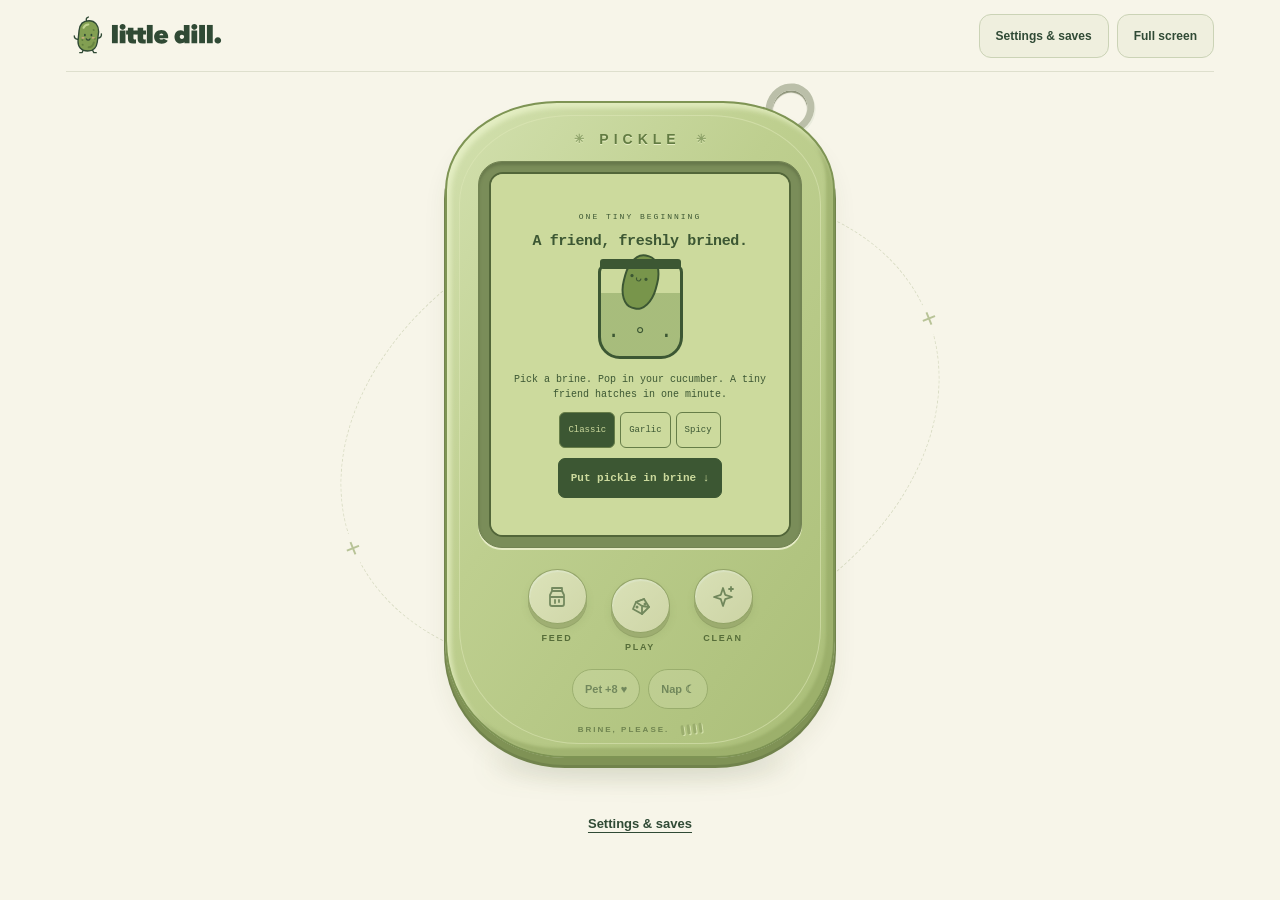
==== index.html @ f935f151 "feat: expand iOS arcade and shared arena gameplay" ====
<!doctype html>
<html lang="en">
<head>
  <meta charset="utf-8">
  <meta name="viewport" content="width=device-width, initial-scale=1, viewport-fit=cover">
  <meta name="theme-color" content="#f7f5e9">
  <meta name="mobile-web-app-capable" content="yes">
  <meta name="apple-mobile-web-app-capable" content="yes">
  <meta name="apple-mobile-web-app-status-bar-style" content="default">
  <meta name="description" content="A tiny pickle. A big responsibility. Meet your new pocket pet.">
  <title>little dill. — Your pocket pickle</title>
  <meta property="og:type" content="website">
  <meta property="og:site_name" content="little dill.">
  <meta property="og:title" content="little dill. — Your pocket pickle">
  <meta property="og:description" content="A tiny pickle. A big responsibility. Meet your new pocket pet.">
  <link rel="canonical" href="https://littledill.app/">
  <meta property="og:url" content="https://littledill.app/">
  <meta property="og:image" content="https://littledill.app/assets/social/og.png">
  <meta property="og:image:type" content="image/png">
  <meta property="og:image:width" content="1200">
  <meta property="og:image:height" content="630">
  <meta property="og:image:alt" content="little dill. — Your pocket pickle. A smiling pickle hugs a sage-green virtual-pet keychain.">
  <meta name="twitter:card" content="summary_large_image">
  <meta name="twitter:title" content="little dill. — Your pocket pickle">
  <meta name="twitter:description" content="A tiny pickle. A big responsibility. Meet your new pocket pet.">
  <meta name="twitter:image" content="https://littledill.app/assets/social/og.png">
  <meta name="twitter:image:alt" content="little dill. — Your pocket pickle. A smiling pickle hugs a sage-green virtual-pet keychain.">
  <meta name="application-name" content="little dill.">
  <meta name="apple-mobile-web-app-title" content="little dill.">
  <link rel="icon" href="./favicon.ico" sizes="16x16 32x32 48x48">
  <link rel="icon" type="image/svg+xml" href="./favicon.svg">
  <link rel="apple-touch-icon" href="./apple-touch-icon.png" sizes="180x180">
  <link rel="manifest" href="./site.webmanifest">
  <style>
    :root { --ink: #304a35; --muted: #77816a; --paper: #f7f5e9; --lcd: #ccda9d; --pixel: #3c5733; --line: #dedfcd; }
    * { box-sizing: border-box; }
    [hidden] { display: none !important; }
    html { touch-action: manipulation; overscroll-behavior: none; -webkit-text-size-adjust: 100%; }
    body { margin: 0; min-height: 100dvh; padding: env(safe-area-inset-top) env(safe-area-inset-right) env(safe-area-inset-bottom) env(safe-area-inset-left); color: var(--ink); background: var(--paper); font-family: 'Avenir Next', Avenir, 'Segoe UI', sans-serif; -webkit-font-smoothing: antialiased; }
    button { font: inherit; color: inherit; -webkit-tap-highlight-color: transparent; touch-action: manipulation; }
    button:focus-visible, summary:focus-visible { outline: 3px solid #bd6037; outline-offset: 5px; }
    button { cursor: pointer; }
    button:disabled { cursor: default; }
    svg { width: 24px; height: 24px; fill: none; stroke: currentColor; stroke-width: 1.8; stroke-linecap: round; stroke-linejoin: round; }
    .icon-library { position: absolute; width: 0; height: 0; overflow: hidden; }
    .page { max-width: 1240px; margin: auto; padding: 0 46px; }
    .masthead { min-height: 72px; border-bottom: 1px solid var(--line); display: flex; align-items: center; justify-content: space-between; gap: 16px; }
    .brand { display: flex; gap: 10px; align-items: center; font-size: 25px; font-weight: 850; letter-spacing: -1.3px; }
    .brand-logo { display: block; width: 160px; height: auto; max-width: 100%; }
    .playground { position: relative; min-height: 583px; display: grid; place-items: center; padding: 29px 0 31px; }
    .orbit { position: absolute; width: 620px; height: 450px; border: 1px dashed #daddc5; border-radius: 50%; transform: rotate(-22deg); pointer-events: none; }
    .orbit::before, .orbit::after { content: '+'; position: absolute; font-size: 27px; color: #b8c397; background: var(--paper); top: 210px; left: -9px; }
    .orbit::after { top: 213px; left: auto; right: -9px; }
    .device-wrap { position: relative; z-index: 2; }
    .device-wrap::after { content: ''; position: absolute; width: 300px; height: 25px; background: #435a2421; filter: blur(13px); left: 50%; bottom: -19px; transform: translateX(-50%); border-radius: 50%; z-index: -1; }
    .keychain { position: absolute; right: 21px; top: -18px; width: 48px; height: 51px; border: 7px solid #bbbfa9; border-radius: 50%; box-shadow: inset 1px 2px 1px #8e947a, 2px 1px 0 #eaecdd; transform: rotate(31deg); z-index: -1; }
    .device { user-select: none; -webkit-user-select: none; -webkit-touch-callout: none; width: 390px; padding: 28px 31px 22px; border: 2px solid #7e9454; border-radius: 112px 112px 120px 120px / 89px 89px 117px 117px; background: linear-gradient(125deg, #d1dfac 3%, #becf8f 41%, #aabe78 100%); box-shadow: inset 4px 5px 5px #eff7d1a1, inset -7px -8px 3px #8b9f5b80, 0 7px 0 #7f9255, 0 9px 0 1px #71834c, 0 18px 24px #35492112; position: relative; }
    .device::before { content: ''; position: absolute; inset: 12px; border: 1px solid #dfe8b98c; border-radius: inherit; pointer-events: none; }
    .device-brand { display: flex; align-items: center; justify-content: center; gap: 15px; font-size: 14px; font-weight: 850; letter-spacing: 5px; margin: 0 0 14px; text-shadow: 0 1px #e8eec4; color: #627c42; }
    .device-brand span { letter-spacing: 0; font-size: 12px; opacity: .55; }
    .bezel { padding: 10px; background: #7a8d59; border-radius: 24px; box-shadow: 0 2px 0 #e6ecc5, inset 0 3px 3px #52613977; border: 1px solid #728353; }
    .screen { height: 365px; overflow: hidden; position: relative; background: var(--lcd); color: var(--pixel); border: 2px solid #526639; border-radius: 14px; padding: 13px 13px 0; box-shadow: inset 3px 4px 9px #53673539; font-family: 'Courier New', monospace; }
    .screen::after { content: ''; position: absolute; inset: 0; background: repeating-linear-gradient(0deg, transparent 0 3px, #30401d06 3px 4px); pointer-events: none; z-index: 5; }
    .screen-top { display: flex; align-items: center; justify-content: space-between; font-size: 9px; font-weight: 700; letter-spacing: .8px; height: 15px; }
    .life { display: flex; align-items: center; gap: 6px; }
    .life-dot { width: 5px; height: 5px; background: currentColor; }
    .battery { width: 19px; height: 9px; border: 1px solid currentColor; position: relative; padding: 1px; }
    .battery::after { content: ''; position: absolute; right: -3px; width: 2px; height: 4px; top: 1.5px; background: currentColor; }
    .battery-fill { display: block; height: 100%; background: currentColor; }
    .meters { display: grid; grid-template-columns: 1fr 1fr; gap: 9px 17px; padding-top: 11px; }
    .stat-top { display: flex; justify-content: space-between; font-size: 9px; font-weight: 700; letter-spacing: .4px; margin-bottom: 4px; }
    .stat-value { opacity: .75; }
    .meter { height: 6px; background: #aebf86; position: relative; overflow: hidden; }
    .meter::after { content: ''; position: absolute; inset: 0; background: repeating-linear-gradient(90deg, transparent 0 calc(10% - 2px), var(--lcd) calc(10% - 2px) 10%); }
    .meter-fill { background: var(--pixel); display: block; height: 100%; transition: width .3s; }
    .stat.low .stat-top::before { content: '!'; margin-right: 3px; }
    .stat.low .stat-top { text-decoration: underline; text-underline-offset: 2px; }
    .room { height: 202px; position: relative; display: grid; place-items: end center; }
    .room::after { content: ''; position: absolute; left: 12px; right: 12px; bottom: 15px; height: 1px; background: #748a4c55; }
    .room-decoration { position: absolute; font-size: 15px; opacity: .4; pointer-events: none; }
    .spark-one { top: 28px; left: 23px; }
    .spark-two { top: 15px; right: 40px; font-size: 10px; }
    .grass { bottom: 18px; right: 29px; font-size: 13px; }
    .pet-button { border: 0; padding: 0 0 18px; width: 132px; height: 130px; background: transparent; position: relative; display: grid; place-items: end center; z-index: 1; }
    .pet-button:focus-visible { outline-offset: -5px; border-radius: 16px; }
    .pet-shadow { position: absolute; height: 9px; width: 64px; bottom: 11px; left: calc(50% - 32px); background: #68804430; border-radius: 50%; animation: shadow-idle 2.6s ease-in-out infinite; }
    .pet-size { display: block; position: relative; transition: transform .7s; transform-origin: 50% 100%; }
    .scene-art { position: absolute; left: -37px; bottom: -26px; width: 150px; height: 160px; overflow: visible; pointer-events: none; }
    .pet-actor { display: block; position: relative; transform-origin: 50% 100%; transition: transform .12s; }
    .pet-body { display: block; position: relative; transform-origin: 50% 100%; animation: idle 2.6s ease-in-out infinite; }
    .pet-button:active .pet-actor { transform: scale(1.12, .88); }
    .pickle { display: block; position: relative; width: 62px; height: 92px; background: var(--skin, #78954b); border: 3px solid var(--pixel); border-radius: 31px 28px 28px 25px; transition: background .5s, box-shadow .5s; }
    .pickle::before { content: ''; position: absolute; width: 11px; height: 9px; left: 20px; top: -9px; border-top: 3px solid var(--pixel); border-left: 3px solid var(--pixel); transform: rotate(20deg); }
    .pickle::after { content: ''; position: absolute; width: 6px; height: 5px; background: var(--shade, #527637); border-radius: 2px; top: 20px; left: 9px; box-shadow: 28px -7px var(--shade, #527637), 32px 30px var(--shade, #527637), 2px 43px var(--shade, #527637), 20px 52px var(--shade, #527637); }
    .face { position: absolute; top: 34px; left: 12px; width: 32px; height: 27px; z-index: 1; }
    .eye { position: absolute; top: 0; width: 5px; height: 7px; background: #263f29; border-radius: 50%; box-shadow: 0 1px #bed190; transform-origin: 50% 60%; animation: blink 4.4s linear infinite; }
    .eye.left { left: 1px; }
    .eye.right { right: 1px; }
    .cheek { position: absolute; top: 9px; width: 7px; height: 3px; background: #dcad86; border-radius: 3px; transition: width .3s, height .3s, background .3s; }
    .cheek.left { left: -4px; }
    .cheek.right { right: -4px; }
    .mouth { position: absolute; width: 12px; height: 7px; border-bottom: 3px solid #263f29; border-left: 2px solid #263f29; border-right: 2px solid #263f29; top: 10px; left: 10px; border-radius: 0 0 7px 7px; }
    .arm { position: absolute; width: 14px; height: 15px; border-bottom: 3px solid var(--pixel); top: 53px; }
    .arm.left { left: -13px; border-left: 3px solid var(--pixel); border-radius: 0 0 0 12px; transform-origin: 100% 100%; animation: arm-left 2.6s ease-in-out infinite; }
    .arm.right { right: -13px; border-right: 3px solid var(--pixel); border-radius: 0 0 12px 0; transform-origin: 0 100%; animation: arm-right 2.6s ease-in-out infinite; }
    .foot { position: absolute; bottom: -6px; width: 14px; height: 5px; background: var(--pixel); }
    .foot.left { left: 6px; } .foot.right { right: 6px; }
    .sweat { display: none; position: absolute; top: 12px; right: -8px; width: 6px; height: 8px; background: #dfe9b6; border: 2px solid var(--pixel); border-radius: 50% 50% 50% 50% / 30% 30% 70% 70%; opacity: 0; }
    .room[data-shape="round"] .pet-size { scale: 1.18 .87; }
    .room[data-shape="round"] .pickle { border-radius: 48% 46% 43% 45%; }
    .room[data-shape="crooked"] .pickle { border-radius: 48px 18px 42px 20px; }
    .room[data-stage="baby"] .pickle { width: 48px; height: 57px; border-radius: 45% 45% 40% 40%; }
    .room[data-stage="baby"] .face { top: 15px; left: 5px; }
    .room[data-stage="baby"] .eye { width: 6px; height: 9px; }
    .room[data-stage="baby"] .arm { top: 29px; width: 10px; }
    .room[data-stage="baby"] .pickle::after { top: 8px; left: 9px; box-shadow: 21px 1px var(--shade), 15px 29px var(--shade); }
    .room[data-stage="baby"] .face::after { content: ''; position: absolute; width: 12px; height: 7px; border: 2px solid var(--pixel); border-radius: 50%; background: var(--highlight); left: 8px; top: 13px; }
    .room[data-stage="baby"] .mouth { visibility: hidden; }
    .room[data-stage="young"] .pickle { width: 54px; height: 76px; border-radius: 27px 25px 18px 20px; }
    .room[data-stage="young"] .face { top: 25px; left: 8px; }
    .room[data-stage="young"] .arm { top: 42px; }
    .room[data-stage="young"] .pickle::before { width: 19px; height: 12px; left: 16px; border-radius: 0 12px 0 12px; background: var(--highlight); }
    .room[data-stage="young"] .pickle::after { top: 14px; box-shadow: 24px -5px var(--shade), 28px 25px var(--shade), 2px 38px var(--shade), 18px 43px var(--shade); }
    .room[data-stage="teen"] .pickle { width: 58px; height: 84px; border-radius: 29px 27px 24px 22px; }
    .room[data-stage="teen"] .face { top: 30px; left: 10px; }
    .room[data-stage="teen"] .arm { top: 48px; }
    .room[data-stage="teen"] .pickle::after { top: 17px; box-shadow: 26px -6px var(--shade), 30px 27px var(--shade), 2px 40px var(--shade), 19px 47px var(--shade); }
    .room[data-stage="elder"] .pickle { width: 66px; height: 88px; }
    .room[data-stage="elder"] .face { left: 14px; }
    .elder-art, .prop-art { position: absolute; left: -40px; top: -40px; width: 150px; height: 160px; z-index: 2; overflow: visible; pointer-events: none; }
    .act-bath .elder-art, .act-bath .prop-art, .screen.asleep .elder-art, .screen.asleep .prop-art { display: none; }
    .pet-caption { position: absolute; left: 0; right: 0; top: 8px; text-align: center; font-size: 10px; font-weight: bold; text-overflow: ellipsis; overflow: hidden; white-space: nowrap; }
    .room[data-mood="happy"] .pet-body { animation: happy .72s ease-in-out infinite; }
    .room[data-mood="happy"] .pet-shadow { animation: shadow-hop .72s ease-in-out infinite; }
    .room[data-mood="happy"] .eye { height: 5px; background: transparent; border-top: 3px solid #263f29; border-radius: 50% 50% 0 0; animation: none; }
    .room[data-mood="happy"] .cheek { width: 9px; height: 4px; }
    .room[data-mood="happy"] .mouth { width: 14px; height: 9px; left: 9px; top: 9px; }
    .room[data-mood="happy"] .arm.left { animation: wave-left .72s ease-in-out infinite; }
    .room[data-mood="happy"] .arm.right { animation: wave-right .72s ease-in-out infinite; }
    .room[data-vibe="shades"] .pet-body, .room[data-vibe="book"] .pet-body, .room[data-vibe="fire"] .pet-body { animation: idle 2.6s ease-in-out infinite; }
    .room[data-vibe="lounge"] .pet-body { animation: lounge 3.4s ease-in-out infinite; }
    .room[data-vibe="shades"] .pet-shadow, .room[data-vibe="book"] .pet-shadow, .room[data-vibe="fire"] .pet-shadow { animation: shadow-idle 2.6s ease-in-out infinite; }
    .room[data-vibe="lounge"] .pet-shadow { animation: none; transform: translateX(-8px) scaleX(1.15); }
    .room[data-vibe="shades"] .arm.left, .room[data-vibe="fire"] .arm.right { animation: arm-left 2.6s ease-in-out infinite; }
    .room[data-vibe="shades"] .arm.right { animation: arm-right 2.6s ease-in-out infinite; }
    .room[data-vibe="lounge"] .arm.left { animation: none; transform: rotate(-40deg); }
    .room[data-vibe="lounge"] .arm.right { animation: none; transform: rotate(40deg); }
    .room[data-vibe="book"] .arm.left { animation: none; transform: rotate(100deg); }
    .room[data-vibe="book"] .arm.right { animation: none; transform: rotate(-100deg); }
    .room[data-vibe="book"] .eye { height: 5px; top: 3px; background: #263f29; border: 0; border-radius: 0; animation: blink 4.4s linear infinite; }
    .room[data-vibe="fire"] .arm.left { animation: none; transform: rotate(20deg); }
    .scene-art .flame { transform-origin: -25px 90px; animation: flicker .45s ease-in-out infinite alternate; }
    .room[data-mood="hungry"] .pet-body { animation: hungry 3.2s ease-in-out infinite; }
    .room[data-mood="hungry"] .eye { height: 4px; top: 2px; animation-duration: 6s; }
    .room[data-mood="hungry"] .arm.left { animation: none; transform: rotate(-38deg); }
    .room[data-mood="hungry"] .arm.right { animation: none; transform: rotate(38deg); }
    .room[data-mood="hungry"] .mouth, .room[data-mood="sick"] .mouth { border-top: 3px solid #263f29; border-bottom: 0; border-radius: 7px 7px 0 0; height: 5px; }
    .room[data-mood="sick"] .pet-body { animation: sick 1.6s ease-in-out infinite; }
    .room[data-mood="sick"] .pickle { background: #8ba46a; }
    .room[data-mood="sick"] .pet-shadow { animation: shadow-sick 1.6s ease-in-out infinite; }
    .room[data-mood="sick"] .sweat { display: block; animation: sweat 1.6s ease-in infinite; }
    .room[data-mood="sick"] .arm.left { animation: none; transform: rotate(-70deg); }
    .room[data-mood="sick"] .arm.right { animation: none; transform: rotate(70deg); }
    .room[data-mood="sick"] .eye.right { background: transparent; width: 8px; height: 8px; box-shadow: none; animation: none; }
    .room[data-mood="sick"] .eye.right::before, .room[data-mood="sick"] .eye.right::after { content: ''; position: absolute; width: 9px; height: 3px; top: 2px; background: #263f29; transform: rotate(45deg); }
    .room[data-mood="sick"] .eye.right::after { transform: rotate(-45deg); }
    .room[data-mood="sleeping"] .pet-body { animation: sleep 3.4s ease-in-out infinite; }
    .room[data-mood="sleeping"] .pet-shadow { animation: none; transform: scaleX(1.08); }
    .room[data-mood="sleeping"] .eye { height: 2px; top: 5px; width: 7px; animation: none; }
    .room[data-mood="sleeping"] .mouth { border: 2px solid #263f29; border-radius: 50%; width: 5px; height: 5px; left: 14px; }
    .room[data-mood="sleeping"] .arm.left { animation: none; transform: rotate(-42deg); }
    .room[data-mood="sleeping"] .arm.right { animation: none; transform: rotate(42deg); }
    .sleep-z { display: none; position: absolute; right: 24px; top: 20px; font-weight: 700; opacity: 0; animation: float-up 2.7s ease-out infinite; }
    .sleep-z.z1 { font-size: 11px; }
    .sleep-z.z2 { font-size: 15px; animation-delay: .9s; }
    .sleep-z.z3 { font-size: 19px; animation-delay: 1.8s; }
    .room[data-mood="sleeping"] .sleep-z { display: block; }
    .pet-actor.act-hop { animation: hop .65s cubic-bezier(.3, .7, .4, 1.1) both; }
    .pet-button:has(.act-hop) .pet-shadow { animation: shadow-hop .65s ease-in-out both; }
    .pet-actor.act-wiggle { animation: wiggle .55s ease-in-out both; }
    .pet-actor.act-stretch { animation: stretch 1.1s ease-in-out both; }
    .pet-actor.act-yawn { animation: yawn 1.2s ease-in-out both; }
    .pet-actor.act-stretch .mouth, .pet-actor.act-yawn .mouth { border: 2px solid #263f29; border-radius: 50%; width: 7px; height: 8px; left: 13px; top: 9px; }
    .pet-actor.act-stretch .eye, .pet-actor.act-yawn .eye { height: 2px; top: 4px; width: 7px; animation: none; }
    .pet-actor.act-look { animation: lean 1.8s ease-in-out both; }
    .pet-actor.act-look .face { animation: look 1.8s ease-in-out both; }
    .pet-actor.act-turn { animation: turn 2.2s ease-in-out both; }
    .pet-actor.act-munch { animation: munch .55s ease-in-out 5 both; }
    .pet-actor.act-munch .mouth { animation: chomp .55s steps(2, jump-none) 5; }
    .pet-actor.act-munch .cheek { width: 9px; height: 5px; top: 8px; }
    .feed-food { --food-tilt: 14deg; position: absolute; left: 18px; top: -18px; width: 76px; height: 64px; overflow: hidden; z-index: 3; pointer-events: none; transform-origin: 0 50%; }
    .feed-food svg { display: block; width: 100%; height: 100%; }
    .feed-food[data-food="carrot"] { --food-tilt: -14deg; }
    .feed-food:not([hidden]) { animation: food-arrive .5s ease-out both; }
    @keyframes food-arrive { from { transform: translate(65px, -40px) rotate(40deg); } to { transform: translate(0, 0) rotate(var(--food-tilt)); } }
    .room:has(.act-munch) .pet-body { animation: idle 2.6s ease-in-out infinite; }
    .room:has(.act-munch) .pet-shadow { animation: shadow-idle 2.6s ease-in-out infinite; }
    .pet-actor.act-shimmy { animation: shimmy .7s ease-in-out both; }
    .bath { display: none; position: absolute; left: 50%; bottom: -24px; width: 140px; height: 64px; transform: translateX(-50%); z-index: 3; pointer-events: none; }
    .bath svg { display: block; width: 100%; height: 100%; overflow: visible; }
    .act-bath .bath { display: block; }
    .room .act-bath .pet-body { animation: bath-bob .65s ease-in-out infinite; }
    .room:has(.act-bath) .pet-shadow { animation: none; }
    .bath-suds { transform-origin: 70px 20px; animation: bath-foam .8s ease-in-out infinite; }
    .bath-bubble { position: absolute; bottom: 44px; left: 15px; width: 10px; height: 10px; border: 2px solid var(--pixel); border-radius: 50%; background: #f1f6d6cc; box-shadow: inset 2px 2px #fffde9; animation: bath-bubble 1.3s ease-out infinite; }
    .bath-bubble:nth-of-type(2) { left: 114px; width: 14px; height: 14px; animation-delay: -.45s; }
    .bath-bubble:nth-of-type(3) { left: 38px; width: 7px; height: 7px; animation-delay: -.9s; }
    .pet-actor.act-wake { animation: wake .9s ease-in-out both; }
    .pet-button:has(.act-wake) .pet-shadow { animation: shadow-hop .9s ease-in-out both; }
    .room[data-mood="scared"] .pet-body { animation: tremble .16s linear infinite; }
    .room[data-mood="scared"] .pet-shadow { animation: none; }
    .room[data-mood="scared"] .eye { width: 7px; height: 9px; top: -2px; animation: none; }
    .room[data-mood="scared"] .mouth { border: 2px solid #263f29; border-radius: 50%; width: 8px; height: 9px; left: 12px; top: 9px; }
    .room[data-mood="scared"] .cheek { width: 4px; height: 2px; }
    .room[data-mood="scared"] .arm.left { animation: none; transform: rotate(-62deg); }
    .room[data-mood="scared"] .arm.right { animation: none; transform: rotate(62deg); }
    .room[data-mood="scared"] .sweat { display: block; animation: sweat .9s ease-in infinite; }
    .room[data-bites="1"] .pickle { clip-path: polygon(-60% -30%, 160% -30%, 160% 16%, 100% 16%, 90% 17%, 84% 22%, 79% 27%, 80% 33%, 85% 38%, 92% 41%, 100% 44%, 160% 44%, 160% 130%, -60% 130%); }
    .room[data-bites="2"] .pickle { clip-path: polygon(-60% -30%, 160% -30%, 160% 16%, 100% 16%, 90% 17%, 84% 22%, 79% 27%, 80% 33%, 85% 38%, 92% 41%, 100% 44%, 160% 44%, 160% 130%, -60% 130%, -60% 97%, 0 97%, 11% 95%, 18% 90%, 21% 85%, 18% 80%, 11% 76%, 0 75%, -60% 75%); }
    .pet-actor.act-bitten { animation: bitten .5s ease-out both; }
    .crumbs { display: none; position: absolute; bottom: 16px; left: calc(50% + 42px); width: 36px; height: 8px; background: radial-gradient(circle, var(--pixel) 1.5px, transparent 2px) 0 0 / 9px 8px, radial-gradient(circle, var(--pixel) 1px, transparent 1.5px) 4px 4px / 9px 8px; }
    .room.is-eaten .crumbs { display: block; }
    .screen.asleep { background: #b7c590; }
    .poop { position: absolute; left: 36px; bottom: 17px; width: 22px; height: 8px; border-radius: 5px; background: var(--pixel); }
    .poop::before, .poop::after { content: ''; position: absolute; background: var(--pixel); width: 16px; height: 7px; border-radius: 6px 6px 0 0; left: 3px; top: -5px; }
    .poop::after { width: 8px; top: -10px; left: 7px; }
    .effect { position: absolute; z-index: 3; left: 50%; top: 33px; transform: translateX(-50%); font-size: 15px; font-weight: 700; white-space: nowrap; pointer-events: none; }
    .effect.pop { animation: reward 1.6s ease-out both; }
    .room.is-dead .effect { top: 66px; }
    .tombstone { width: 73px; height: 79px; margin-bottom: 15px; padding-top: 15px; background: #9bad78; border: 3px solid var(--pixel); border-radius: 33px 33px 3px 3px; text-align: center; font-size: 11px; line-height: 1.45; font-weight: bold; position: relative; }
    .tombstone::before { content: ''; position: absolute; left: 35px; top: -14px; height: 12px; width: 9px; border-left: 3px solid var(--pixel); border-top: 3px solid var(--pixel); transform: rotate(20deg); }
    .lcd-message { min-height: 41px; border-top: 1px solid #71864966; padding: 7px 0 6px; text-align: center; font-size: 10px; line-height: 1.4; font-weight: 700; letter-spacing: -.1px; }
    .screen-hint { text-align: center; font-size: 9px; letter-spacing: .6px; margin: 0; opacity: .7; }
    .controls { display: flex; justify-content: center; gap: 24px; margin-top: 21px; }
    .control { display: flex; flex-direction: column; align-items: center; gap: 9px; }
    .action { border-radius: 50%; width: 59px; height: 55px; background: linear-gradient(135deg, #fcf9e7, #e8e4ca); border: 1.5px solid #71814c; box-shadow: inset 1px 2px 1px #ffffff, 0 4px 0 #87945e, 0 5px 0 #6f7e48, 0 6px 8px #5667383d; display: grid; place-items: center; transition: transform .12s, box-shadow .12s, filter .15s; }
    .action:active:not(:disabled) { transform: translateY(4px); box-shadow: inset 0 2px 3px #a7ae8566, 0 1px 0 #6f7e48; }
    .action:disabled { opacity: .5; }
    .control:nth-child(2) { margin-top: 9px; }
    .control-label { font-size: 9px; font-weight: 800; letter-spacing: 1.7px; color: #566d39; }
    .shell-footer { display: flex; justify-content: center; align-items: center; gap: 12px; margin-top: 15px; font-size: 8px; font-weight: 750; letter-spacing: 2px; color: #6f8450; }
    .speaker { display: flex; gap: 3px; transform: rotate(-8deg); }
    .speaker i { width: 3px; height: 10px; background: #7c90566b; border-radius: 2px; box-shadow: 1px 1px #d7e3af; }
    .game { height: 202px; position: relative; padding-top: 10px; text-align: center; }
    .game-title { font-size: 11px; margin: 0; letter-spacing: .7px; }
    .jars { position: relative; height: 113px; margin: 0 auto; width: 100%; }
    .jar { border: 0; background: transparent; position: absolute; top: 21px; left: 0; width: 33.333%; height: 72px; display: flex; flex-direction: column; align-items: center; padding: 5px 0 0; transition: transform .38s ease-in-out; }
    .jar-body { display: block; position: relative; width: 40px; height: 43px; border: 2px solid var(--pixel); border-radius: 5px 5px 8px 8px; margin-top: 4px; background: #acbf7b80; }
    .jar-body::before { content: ''; position: absolute; width: 40px; height: 7px; top: -7px; left: -2px; background: var(--pixel); border-radius: 2px; }
    .jar-body::after { content: ''; position: absolute; height: 22px; width: 2px; top: 7px; left: 5px; background: #dae5af; }
    .prize { display: grid; place-items: center; height: 100%; opacity: 0; font-size: 22px; }
    .jar.revealed .prize { opacity: 1; }
    .jar.picked .jar-body { outline: 2px dashed var(--pixel); outline-offset: 4px; }
    .jar-number { font-size: 9px; margin-top: 3px; font-weight: bold; }
    .jar:disabled { opacity: 1; }
    .game-close, .restart { font-family: inherit; font-size: 9px; font-weight: bold; background: transparent; border: 1px solid #667d48; border-radius: 3px; padding: 5px 10px; min-height: 28px; }
    .game-close { min-height: 30px; margin-top: 2px; }
    .restart { position: absolute; top: 28px; left: 50%; transform: translateX(-50%); background: var(--lcd); z-index: 2; }
    .nursery { position: absolute; inset: 0; z-index: 8; padding: 18px 14px; text-align: center; background: var(--lcd); display: flex; flex-direction: column; align-items: center; justify-content: center; gap: 10px; }
    .nursery h2 { font-size: 15px; margin: 0; letter-spacing: -.4px; }
    .nursery p { font-size: 10px; line-height: 1.5; margin: 0; }
    .nursery .nursery-kicker { font-size: 8px; letter-spacing: 2px; }
    .brine-jar { position: relative; width: 85px; height: 96px; flex-shrink: 0; border: 3px solid var(--pixel); border-radius: 9px 9px 22px 22px; background: linear-gradient(0deg, #8fa96699 70%, transparent 70%); margin: 3px auto; }
    .brine-jar::before { content: ''; position: absolute; z-index: 1; width: 81px; height: 10px; top: -7px; left: -1px; background: var(--pixel); border-radius: 3px; }
    .brine-jar::after { content: '· ° ·'; position: absolute; font-size: 22px; bottom: 7px; left: 6px; right: 6px; animation: brine-bubbles 2s ease-in-out infinite; }
    .jar-baby { position: absolute; width: 35px; height: 56px; border: 2px solid var(--pixel); border-radius: 45%; background: var(--skin, #78954b); left: 22px; top: 22px; transform: rotate(-12deg); transition: top .5s, transform .5s; }
    .jar-baby::after { content: '•ᴗ•'; position: absolute; left: 2px; top: 15px; font-size: 12px; }
    .nursery[data-phase="new"] .jar-baby { top: -12px; transform: rotate(15deg); }
    .nursery[data-phase="naming"] .brine-jar { border-color: transparent; background: transparent; }
    .nursery[data-phase="naming"] .brine-jar::before, .nursery[data-phase="naming"] .brine-jar::after { display: none; }
    .nursery[data-phase="naming"] .jar-baby { transform: scale(1.25); }
    .brine-choices { display: flex; gap: 5px; }
    .brine-choice { border: 1px solid #667d48; border-radius: 6px; background: transparent; padding: 7px 8px; min-height: 36px; font-size: 9px; }
    .brine-choice[aria-pressed="true"] { background: var(--pixel); color: var(--lcd); }
    .nursery-primary { min-height: 40px; border: 1px solid var(--pixel); border-radius: 7px; background: var(--pixel); color: var(--lcd); font: inherit; font-size: 11px; font-weight: bold; padding: 8px 12px; }
    .hatch-progress { width: 100%; height: 8px; accent-color: var(--pixel); }
    .name-form { display: grid; gap: 8px; width: 100%; }
    .name-form label { font-size: 10px; }
    .name-form input { width: 100%; min-height: 40px; border: 1px solid var(--pixel); border-radius: 6px; background: #e6ecc5; padding: 8px; font: inherit; font-size: 13px; color: var(--pixel); }
    .pet-profile, .reminder-card, .elder-club { max-width: 805px; margin: 14px auto; padding: 18px; border: 1px solid var(--line); border-radius: 16px; }
    .pet-profile { text-align: center; }
    .pet-profile h2, .reminder-card h2 { margin: 0 0 6px; font-size: 16px; overflow-wrap: anywhere; }
    .pet-profile p, .reminder-card p { font-size: 12px; color: #69765b; line-height: 1.6; margin: 5px 0; }
    .pet-profile .pet-quip { font-family: Georgia, serif; font-style: italic; font-size: 16px; color: var(--ink); }
    .elder-club summary { font-size: 13px; font-weight: bold; }
    .elder-grid { display: grid; grid-template-columns: repeat(auto-fit, minmax(140px, 1fr)); gap: 7px; margin-top: 14px; }
    .elder-card { border: 1px solid var(--line); border-radius: 9px; padding: 11px; font-size: 11px; background: #eef0df; }
    .elder-card small { display: block; font-size: 10px; margin-top: 5px; color: #69765b; line-height: 1.5; }
    .elder-card.locked { background: transparent; color: #69765b; }
    .reminder-card { display: flex; flex-wrap: wrap; gap: 14px; align-items: center; justify-content: space-between; }
    .reminder-card > div { flex: 1 1 260px; }
    .reminder-actions { display: flex; flex-wrap: wrap; gap: 8px; }
    @keyframes brine-bubbles { 0%, 100% { transform: translateY(0); opacity: .5; } 50% { transform: translateY(-16px); opacity: 1; } }
    .game.paused * { animation-play-state: paused !important; }
    .game-meta { height: 17px; margin: 5px 0 0; font-size: 9px; font-weight: bold; }
    .game-menu, .memory-pads, .catch-lanes { display: grid; grid-template-columns: repeat(3, minmax(0, 1fr)); gap: 5px; height: 113px; align-items: center; }
    .game-choice, .memory-pad, .catch-lane { font: inherit; border: 1px solid #667d48; border-radius: 7px; background: #dce6b35e; min-width: 0; padding: 8px 2px; }
    .game-choice { min-height: 94px; font-size: 10px; font-weight: bold; line-height: 1.4; }
    .game-choice b { display: block; font-size: 24px; margin-bottom: 5px; }
    .game-choice small { display: block; font-size: 8px; font-weight: normal; margin-top: 5px; }
    .game-choice:active, .memory-pad:active { transform: translateY(2px); }
    .game-footer { display: flex; justify-content: center; gap: 5px; }
    .game-footer button { min-height: 36px; padding: 5px 7px; }
    .game-close:disabled { opacity: .5; }
    .memory-pad { height: 80px; font-size: 25px; box-shadow: 0 3px #84995b; }
    .memory-pad small { display: block; margin-top: 5px; font-size: 10px; }
    .memory-pad.lit { background: var(--pixel); color: var(--lcd); transform: translateY(3px); box-shadow: none; }
    .memory-pad:disabled { opacity: 1; }
    .catch-field { position: relative; height: 113px; overflow: hidden; }
    .catch-lanes { gap: 0; }
    .catch-lane { height: 100%; border-radius: 0; border-width: 0 1px 0 0; border-style: dashed; background: transparent; padding: 0; position: relative; }
    .catch-lane:last-child { border: 0; }
    .catch-lane::after { content: '⌴'; position: absolute; bottom: 2px; left: 0; right: 0; font-size: 36px; font-weight: bold; opacity: .15; }
    .catch-lane.selected::after { opacity: 1; }
    .catch-lane.selected { background: #dce6b350; }
    .catch-drop { position: absolute; top: 4px; width: 33.333%; font-size: 23px; line-height: 28px; pointer-events: none; animation: drop linear both; }
    @keyframes drop { from { transform: translateY(0); } to { transform: translateY(70px); } }
    .pet-tools { display: flex; justify-content: center; gap: 8px; margin-top: 17px; }
    .pet-tools button { min-height: 40px; border: 1px solid #82975a; border-radius: 20px; background: #e4eac573; padding: 6px 12px; font-size: 11px; font-weight: 650; }
    .pet-tools button:active { background: #eef2d8; transform: translateY(1px); }
    .pet-tools button:disabled { opacity: .5; }
    .jukebox { max-width: 805px; margin: 12px auto 25px; border: 1px solid var(--line); border-radius: 16px; padding: 14px 18px; display: flex; flex-wrap: wrap; align-items: center; justify-content: space-between; gap: 10px; background: #eef0df; }
    .track-title { font-size: 12px; font-weight: 750; margin: 0; }
    .track-title span { display: block; color: #69765b; font-size: 10px; font-weight: 500; margin-top: 4px; }
    .audio-controls { display: flex; align-items: center; flex-wrap: wrap; gap: 7px; }
    .audio-controls button, .audio-controls select { font: inherit; font-size: 11px; color: inherit; min-height: 44px; border: 1px solid #acb88d; border-radius: 9px; padding: 6px 10px; background: var(--paper); }
    .audio-controls button[aria-pressed="true"] { background: #dce5bf; }
    .audio-volume { display: flex; flex-direction: column; gap: 3px; font-size: 9px; }
    .audio-volume input { width: 88px; height: 28px; accent-color: var(--pixel); margin: 0; }
    .below { text-align: center; padding: 18px 0 22px; }
    .saved { margin: 0; font-size: 10px; color: #8b917e; }
    .saved::before { content: ''; width: 5px; height: 5px; border-radius: 50%; display: inline-block; background: #8b9f69; margin-right: 7px; vertical-align: 1px; }
    .saved.unavailable::before { background: #b77f42; }
    .save-actions { display: flex; justify-content: center; flex-wrap: wrap; gap: 8px; margin: 13px 0 0; }
    .save-button { min-height: 44px; padding: 10px 16px; border: 1px solid #cbd3b6; border-radius: 12px; background: #efefde; font-size: 12px; font-weight: 650; }
    .save-button:active { transform: translateY(1px); }
    .save-button:disabled { opacity: .55; }
    .save-file-control { position: relative; display: inline-flex; align-items: center; cursor: pointer; overflow: hidden; }
    .save-file-control input { position: absolute; inset: 0; width: 100%; height: 100%; opacity: 0; cursor: pointer; }
    .save-file-control:focus-within { outline: 3px solid #bd6037; outline-offset: 5px; }
    .backup-notice { max-width: 520px; margin: 10px auto 0; color: #66764f; font-size: 12px; line-height: 1.65; }
    .backup-notice:empty { display: none; }
    .save-dialog { width: min(460px, calc(100% - 24px)); max-height: calc(100dvh - 32px); padding: clamp(20px, 5vw, 30px); overflow: auto; overscroll-behavior: contain; border: 1px solid #cbd3b6; border-radius: 24px; color: var(--ink); background: var(--paper); box-shadow: 0 24px 90px #172a2540; }
    .save-dialog::backdrop { background: #263f2966; backdrop-filter: blur(4px); }
    .save-dialog h2 { margin: 0 0 12px; font-size: 27px; letter-spacing: -1px; }
    .save-dialog p { font-size: 13px; line-height: 1.7; }
    .save-dialog .save-error { color: #993e24; font-size: 12px; }
    .save-error:empty { display: none; }
    .dialog-actions { display: flex; justify-content: flex-end; flex-wrap: wrap; gap: 8px; margin-top: 22px; }
    .photo-dialog { width: min(520px, calc(100% - 24px)); }
    .photo-heading { display: flex; align-items: start; justify-content: space-between; gap: 12px; }
    .photo-heading h2 { margin-bottom: 4px; }
    .photo-heading p { margin: 0 0 18px; color: #66764f; }
    .photo-close { padding: 0; width: 44px; min-width: 44px; font-size: 24px; }
    .photo-formats { display: flex; gap: 8px; margin-bottom: 16px; }
    .photo-formats button { flex: 1; }
    .photo-formats [aria-pressed="true"] { background: #dce5bf; border-color: #778d59; }
    .photo-preview { display: grid; place-items: center; min-height: 180px; border-radius: 14px; background: #e6e8d9; overflow: hidden; }
    .photo-preview img { display: block; max-width: 100%; max-height: min(48dvh, 430px); width: auto; height: auto; }
    .photo-dialog .dialog-actions { margin-top: 12px; }
    .photo-dialog .dialog-actions button { flex: 1; }
    .photo-dialog .photo-status { min-height: 22px; margin: 10px 0 0; font-size: 12px; }
    .save-primary { background: #304a35; border-color: #304a35; color: #f7f5e9; }
    @media (hover: hover) { .action:hover:not(:disabled) { filter: brightness(1.04); transform: translateY(-1px); } .save-button:hover { background: #e6ebd2; } .save-primary:hover { background: #435f3d; } }
    .install-actions { display: flex; flex-direction: column; align-items: center; gap: 8px; margin-top: 10px; }
    .install-actions:empty { display: none; }
    .install-hint { max-width: 420px; margin: 0; color: #66764f; font-size: 12px; line-height: 1.65; }
    .save-preview { padding: 15px; margin-top: 18px; border: 1px solid #cbd3b6; border-radius: 15px; background: #eef0df; }
    .save-preview h3 { margin: 0; font-size: 16px; }
    .save-preview dl { display: grid; grid-template-columns: 1fr auto; gap: 7px; font-size: 13px; }
    .save-preview dd { margin: 0; font-weight: 700; }
    details { max-width: 610px; margin: 14px auto 0; font-size: 11px; color: #7d886d; line-height: 1.8; }
    summary { cursor: pointer; list-style: none; text-decoration: underline; text-underline-offset: 4px; width: fit-content; margin: auto; padding: 5px 12px; }
    summary::-webkit-details-marker { display: none; }
    .below details p { text-align: left; padding: 12px 18px; border: 1px solid var(--line); border-radius: 12px; }
    @keyframes idle { 0%, 100% { transform: scale(1, 1); } 50% { transform: scale(1.04, .965); } }
    @keyframes shadow-idle { 0%, 100% { transform: scaleX(1); } 50% { transform: scaleX(1.06); } }
    @keyframes blink { 0%, 93%, 100% { transform: scaleY(1); } 95.5%, 97.5% { transform: scaleY(.12); } }
    @keyframes arm-left { 0%, 100% { transform: rotate(-14deg); } 50% { transform: rotate(-24deg); } }
    @keyframes arm-right { 0%, 100% { transform: rotate(14deg); } 50% { transform: rotate(24deg); } }
    @keyframes happy { 0%, 100% { transform: translateY(0) scale(1.1, .88); } 18% { transform: translateY(-3px) scale(.92, 1.1); } 50% { transform: translateY(-12px) scale(.98, 1.02) rotate(-3deg); } 78% { transform: translateY(-3px) scale(1, 1) rotate(3deg); } 90% { transform: translateY(0) scale(1.12, .86); } }
    @keyframes lounge { 0%, 100% { transform: rotate(-16deg) translateX(-6px) scale(1.03, .97); } 50% { transform: rotate(-16deg) translateX(-6px) scale(1, 1); } }
    @keyframes flicker { from { transform: scale(1, 1); } to { transform: scale(.9, 1.1) skewX(-5deg); } }
    @keyframes shadow-hop { 0%, 100% { transform: scale(1.1, 1); opacity: 1; } 50% { transform: scale(.72, .8); opacity: .55; } }
    @keyframes wave-left { 0%, 100% { transform: rotate(70deg); } 50% { transform: rotate(100deg); } }
    @keyframes wave-right { 0%, 100% { transform: rotate(-70deg); } 50% { transform: rotate(-100deg); } }
    @keyframes hungry { 0%, 100% { transform: translateY(3px) rotate(-7deg) scale(1.03, .96); } 40% { transform: translateY(4px) rotate(-4deg) scale(1.05, .94); } 70%, 90% { transform: translateY(3px) rotate(-6deg) scale(1.03, .96); } 74%, 82% { transform: translateY(3px) rotate(-6deg) scale(1.03, .96) translateX(-2px); } 78%, 86% { transform: translateY(3px) rotate(-6deg) scale(1.03, .96) translateX(2px); } }
    @keyframes sick { 0%, 100% { transform: rotate(-7deg) translateX(-2px); } 25% { transform: rotate(0) translateY(2px); } 50% { transform: rotate(7deg) translateX(2px); } 75% { transform: rotate(0) translateY(2px); } }
    @keyframes shadow-sick { 0%, 100% { transform: translateX(-3px); } 50% { transform: translateX(3px); } }
    @keyframes sweat { 0% { opacity: 0; transform: translateY(0) scale(.6); } 20% { opacity: 1; transform: translateY(2px) scale(1); } 100% { opacity: 0; transform: translateY(24px) scale(.9); } }
    @keyframes sleep { 0%, 100% { transform: rotate(-12deg) scale(1.02, .96); } 50% { transform: rotate(-12deg) scale(.99, 1.01); } }
    @keyframes float-up { 0% { opacity: 0; transform: translate(0, 12px) scale(.7); } 25% { opacity: .85; } 100% { opacity: 0; transform: translate(14px, -16px) scale(1.15); } }
    @keyframes hop { 0% { transform: scale(1.08, .92); } 25% { transform: translateY(-4px) scale(.94, 1.08); } 55% { transform: translateY(-12px) scale(1, 1); } 85% { transform: translateY(0) scale(1.1, .9); } 100% { transform: scale(1, 1); } }
    @keyframes wiggle { 0%, 100% { transform: rotate(0); } 20% { transform: rotate(-9deg) translateX(-2px); } 40% { transform: rotate(8deg) translateX(2px); } 60% { transform: rotate(-6deg) translateX(-1px); } 80% { transform: rotate(5deg) translateX(1px); } }
    @keyframes stretch { 0%, 100% { transform: scale(1, 1); } 35%, 65% { transform: scale(.94, 1.09); } }
    @keyframes yawn { 0%, 100% { transform: scale(1, 1); } 30%, 70% { transform: scale(.95, 1.07) rotate(-3deg); } }
    @keyframes lean { 0%, 100% { transform: rotate(0); } 20%, 45% { transform: rotate(-4deg); } 60%, 85% { transform: rotate(4deg); } }
    @keyframes look { 0%, 100% { transform: translateX(0); } 20%, 45% { transform: translateX(-3px); } 60%, 85% { transform: translateX(3px); } }
    @keyframes turn { 0%, 100% { transform: scaleX(1); } 20%, 75% { transform: scaleX(-1); } }
    @keyframes munch { 0%, 100% { transform: scale(1, 1); } 10%, 30%, 50%, 70%, 90% { transform: scale(1.05, .95); } 20%, 40%, 60%, 80% { transform: scale(.98, 1.02); } }
    @keyframes chomp { 0% { height: 7px; } 100% { height: 2px; } }
    @keyframes shimmy { 0%, 100% { transform: rotate(0); } 15% { transform: rotate(-12deg) scale(1.04, .97); } 30% { transform: rotate(11deg); } 45% { transform: rotate(-9deg); } 60% { transform: rotate(7deg); } 75% { transform: rotate(-4deg); } 90% { transform: rotate(2deg); } }
    @keyframes bath-bob { 0%, 100% { transform: translateY(2px) rotate(-3deg); } 50% { transform: translateY(5px) rotate(3deg); } }
    @keyframes bath-foam { 0%, 100% { transform: scale(1, 1); } 50% { transform: scale(1.03, 1.12); } }
    @keyframes bath-bubble { 0% { transform: translate(0, 0) scale(.65); opacity: .3; } 20% { opacity: 1; } 100% { transform: translate(8px, -52px) scale(1.1); opacity: 0; } }
    @keyframes tremble { 0%, 100% { transform: translateX(-1.5px) rotate(-2deg); } 50% { transform: translateX(1.5px) rotate(2deg); } }
    @keyframes bitten { 0% { transform: translateX(0) rotate(0); } 15% { transform: translateX(-7px) rotate(-10deg) scale(1.08, .9); } 40% { transform: translateX(5px) rotate(6deg); } 65% { transform: translateX(-3px) rotate(-3deg); } 100% { transform: translateX(0) rotate(0); } }
    @keyframes wake { 0% { transform: scale(1.1, .9); } 30% { transform: translateY(-9px) scale(.95, 1.08); } 55% { transform: translateY(0) scale(1.08, .93); } 75% { transform: scale(.98, 1.02); } 100% { transform: scale(1, 1); } }
    @keyframes reward { 0% { opacity: 0; transform: translate(-50%, 12px); } 20%, 60% { opacity: 1; } 100% { opacity: 0; transform: translate(-50%, -16px); } }
    @media (min-width: 1500px) and (min-height: 950px) { .playground { padding-top: 43px; padding-bottom: 45px; min-height: 620px; } }
    @media (max-width: 960px) { .orbit { width: 580px; } }
    @media (max-width: 760px) { .page { padding: 0 24px; } .masthead { height: 64px; } .brand-logo { width: 132px; } .orbit::before, .orbit::after { display: none; } .brand { font-size: 23px; } .orbit { width: 430px; height: 370px; max-width: calc(100vw - 48px); transform: none; } .playground { min-height: 0; padding: 32px 0 26px; } }
    @media (max-width: 440px) { .page { padding: 0 17px; } .device { width: 340px; padding: 27px 24px 21px; border-radius: 92px 92px 101px 101px / 78px 78px 106px 106px; } .device-brand { font-size: 12px; margin-bottom: 13px; } .screen { padding: 11px 11px 0; height: 365px; } .bezel { padding: 8px; } .meters { column-gap: 13px; } .playground { padding: 34px 0 26px; } }
    @media (display-mode: standalone) { .masthead { min-height: 60px; } .playground { min-height: calc(100dvh - 60px - env(safe-area-inset-top) - env(safe-area-inset-bottom)); padding: 8px 0 16px; } .install-actions { display: none; } }
    @media (max-width: 370px) { .page { padding: 0 12px; } .device { width: 294px; padding: 26px 17px 22px; border-radius: 85px 85px 96px 96px / 72px 72px 96px 96px; } .bezel { padding: 7px; } .screen { padding-left: 9px; padding-right: 9px; } .controls { gap: 19px; } .action { width: 55px; height: 52px; } }
    .game-toolbar { display: flex; flex-wrap: wrap; justify-content: flex-end; gap: 8px; }
    .game-settings { max-width: 805px; margin: 18px auto 28px; color: var(--ink); }
    .game-settings > summary { font-size: 13px; font-weight: 650; }
    .page.is-expanded { max-width: none; padding: 0; }
    .page.is-expanded .masthead { height: 72px; padding: 10px 16px; }
    .page.is-expanded .brand { min-width: 0; }
    .page.is-expanded .game-toolbar { flex-wrap: nowrap; flex-shrink: 0; }
    .page.is-expanded .playground { height: calc(100dvh - 72px - env(safe-area-inset-top) - env(safe-area-inset-bottom)); min-height: 480px; padding: 0; }
    .page.is-expanded .orbit, .page.is-expanded .keychain, .page.is-expanded .device-wrap::after,
    .page.is-expanded .device::before, .page.is-expanded .device-brand, .page.is-expanded .shell-footer { display: none; }
    .page.is-expanded .device-wrap { width: 100%; height: 100%; min-height: 0; }
    .page.is-expanded .device { display: flex; flex-direction: column; width: 100%; height: 100%; padding: 12px 16px; border-radius: 0; box-shadow: none; }
    .page.is-expanded .bezel { display: flex; flex: 1; min-height: 0; padding: 6px; border-radius: 16px; }
    .page.is-expanded .screen { display: flex; flex-direction: column; flex: 1; min-width: 0; height: auto; padding: 12px; overflow: auto; }
    .page.is-expanded .screen-top, .page.is-expanded .meters, .page.is-expanded .lcd-message, .page.is-expanded .screen-hint { flex-shrink: 0; }
    .page.is-expanded .room { flex: 1; min-height: 130px; height: auto; container-type: size; place-items: center; }
    .page.is-expanded .room > * { --pet-scale: 1; }
    @container (min-height: 250px) { .page.is-expanded .room > * { --pet-scale: 1.25; } }
    @container (min-height: 350px) { .page.is-expanded .room > * { --pet-scale: 1.75; } }
    @container (min-width: 360px) and (min-height: 500px) { .page.is-expanded .room > * { --pet-scale: 2.5; } }
    .page.is-expanded .pet-button { transform: scale(var(--pet-scale)); }
    .page.is-expanded .effect { top: calc(50% - 68px * var(--pet-scale)); font-size: calc(15px * var(--pet-scale)); }
    .page.is-expanded .poop { left: max(8px, 50% - 114px * var(--pet-scale)); bottom: calc(50% - 50px * var(--pet-scale)); transform: scale(var(--pet-scale)); transform-origin: bottom left; }
    .page.is-expanded .tombstone { margin: -19px 0 0; top: calc(16px * var(--pet-scale)); transform: scale(var(--pet-scale)); }
    .page.is-expanded .restart { top: auto; bottom: calc(50% + 45px * var(--pet-scale)); }
    .page.is-expanded .room.is-dead .effect { top: calc(50% - 44px * var(--pet-scale)); }
    .page.is-expanded .crumbs { left: calc(50% + 42px * var(--pet-scale)); bottom: calc(50% - 50px * var(--pet-scale)); transform: scale(var(--pet-scale)); transform-origin: bottom left; }
    .page.is-expanded .room::after { --pet-scale: 1; bottom: calc(50% - 50px * var(--pet-scale)); }
    @container (min-height: 250px) { .page.is-expanded .room::after { --pet-scale: 1.25; } }
    @container (min-height: 350px) { .page.is-expanded .room::after { --pet-scale: 1.75; } }
    @container (min-width: 360px) and (min-height: 500px) { .page.is-expanded .room::after { --pet-scale: 2.5; } }
    .page.is-expanded .game { flex: 1; min-height: 202px; height: auto; display: flex; flex-direction: column; }
    .page.is-expanded .game-menu, .page.is-expanded .jars, .page.is-expanded .memory-pads { flex: 1; min-height: 113px; }
    .page.is-expanded .game-menu, .page.is-expanded .memory-pads, .page.is-expanded .jars, .page.is-expanded .catch-field { width: min(100%, 720px); align-self: center; }
    .page.is-expanded .game-menu, .page.is-expanded .memory-pads { gap: 12px; }
    .page.is-expanded .jars .jar { top: calc(50% - 36px); }
    .page.is-expanded .catch-field { flex-shrink: 0; margin-block: auto; }
    .page.is-expanded .nursery { overflow-y: auto; justify-content: safe center; }
    .page.is-expanded .controls { margin-top: 12px; }
    .page.is-expanded .pet-tools { flex-shrink: 0; }
    .page.is-expanded .name-form, .page.is-expanded .hatch-progress { max-width: 360px; }
    @media (min-width: 900px) and (min-height: 701px) {
      .page.is-expanded .screen { padding: 20px 28px; }
      .page.is-expanded .meters { grid-template-columns: repeat(4, minmax(0, 1fr)); gap: 24px; padding-top: 18px; }
      .page.is-expanded .screen-top, .page.is-expanded .stat-top, .page.is-expanded .screen-hint { font-size: 11px; }
      .page.is-expanded .meter { height: 8px; }
      .page.is-expanded .pet-caption, .page.is-expanded .lcd-message, .page.is-expanded .game-meta { font-size: 13px; }
      .page.is-expanded .game-title { font-size: 16px; }
      .page.is-expanded .game-choice { min-height: 132px; font-size: 14px; }
      .page.is-expanded .game-choice b { font-size: 32px; }
      .page.is-expanded .game-choice small { font-size: 11px; }
      .page.is-expanded .game-footer button { min-height: 44px; font-size: 12px; padding: 8px 16px; }
      .page.is-expanded .memory-pad { height: 120px; font-size: 32px; }
    }
    @media (max-height: 700px) {
      .page.is-expanded .masthead { min-height: 56px; height: 56px; padding-block: 6px; }
      .page.is-expanded .playground { height: calc(100dvh - 56px - env(safe-area-inset-top) - env(safe-area-inset-bottom)); min-height: 0; }
      .page.is-expanded .screen { padding: 8px; }
      .page.is-expanded .screen:has(.game:not([hidden])) .screen-top,
      .page.is-expanded .screen:has(.game:not([hidden])) .screen-hint { display: none; }
      .page.is-expanded .screen:has(.game:not([hidden])) .meters { grid-template-columns: repeat(4, minmax(0, 1fr)); gap: 8px; padding-top: 0; }
      .page.is-expanded .game { min-height: 0; padding-top: 6px; }
      .page.is-expanded .game-meta { height: auto; min-height: 13px; margin-top: 3px; }
      .page.is-expanded .game-menu, .page.is-expanded .memory-pads { min-height: 98px; gap: 5px; }
      .page.is-expanded .jars { min-height: 98px; }
      .page.is-expanded .lcd-message { min-height: 28px; padding-block: 5px; }
      .page.is-expanded .nursery { padding: 12px; gap: 6px; }
      .page.is-expanded .nursery[data-phase="naming"] .brine-jar { display: none; }
      .page.is-expanded .pet-tools { margin-top: 10px; }
    }
    @media (min-width: 600px) and (max-height: 600px) {
      .page.is-expanded .device { display: grid; grid-template-columns: minmax(0, 1fr) 200px; grid-template-rows: 1fr auto 1fr; gap: 12px; padding: 8px; }
      .page.is-expanded .bezel { grid-row: 1 / 4; }
      .page.is-expanded .controls { grid-column: 2; grid-row: 2; gap: 8px; margin: 0; }
      .page.is-expanded .pet-tools { grid-column: 2; grid-row: 3; align-self: start; margin: 0; }
      .page.is-expanded .meters { grid-template-columns: repeat(4, minmax(0, 1fr)); }
      .page.is-expanded .nursery .brine-jar { display: none; }
    }
    @media (max-width: 440px) { .masthead { gap: 8px; padding: 10px 0; height: auto; } .brand-logo { width: 100px; } .game-toolbar { gap: 4px; } .game-toolbar button { padding: 8px; font-size: 10px; } }
    @media (prefers-reduced-motion: reduce) { *, *::before, *::after { animation: none !important; transition: none !important; } .effect.pop, .sleep-z, .sweat { opacity: 1; } }
  </style>
</head>
<body>
  <svg class="icon-library" xmlns="http://www.w3.org/2000/svg" aria-hidden="true"><defs>
    <symbol id="icon-jar" viewBox="0 0 24 24"><path d="M7 3h10v3H7zM7 6l-2 4v9a2 2 0 0 0 2 2h10a2 2 0 0 0 2-2v-9l-2-4M5 12h14"/><path d="M10 15v3m4-3v2"/></symbol>
    <symbol id="icon-play" viewBox="0 0 24 24"><path d="m8 8 8-3 5 8-7 7-9-5 3-7Z"/><path d="m8 8 6 4 7 1m-7-1v8M8 8l8-3"/><path d="m9 13 .01 0m8-3 .01 0" stroke-width="3"/></symbol>
    <symbol id="icon-clean" viewBox="0 0 24 24"><path d="m12 3 2.2 6.8L21 12l-6.8 2.2L12 21l-2.2-6.8L3 12l6.8-2.2L12 3ZM20 2v4m-2-2h4"/></symbol>
    <symbol id="icon-heart" viewBox="0 0 24 24"><path d="M20.5 4.5a5 5 0 0 0-7 0L12 6l-1.5-1.5a5 5 0 0 0-7 7L12 20l8.5-8.5a5 5 0 0 0 0-7Z"/></symbol>
    <symbol id="icon-moon" viewBox="0 0 24 24"><path d="M20 14.5A8.5 8.5 0 0 1 9.5 4 8.5 8.5 0 1 0 20 14.5Z"/><path d="M17 3v4m-2-2h4"/></symbol>
  </defs></svg>
  <div class="page" id="game-page">
    <header class="masthead">
      <a class="brand" href="https://littledill.app/" aria-label="About little dill"><img class="brand-logo" src="./assets/brand/logo.svg" width="466" height="128" alt="little dill."></a>
      <nav class="game-toolbar" aria-label="Game options"><button class="save-button" id="settings-toggle" type="button" aria-controls="game-settings" aria-expanded="false">Settings &amp; saves</button><button class="save-button" id="fullscreen-toggle" type="button" aria-pressed="false">Full screen</button></nav>
    </header>
    <main>
      <section class="playground" aria-label="Your pickle pet">
        <div class="orbit" aria-hidden="true"></div>
        <div class="device-wrap"><div class="keychain" aria-hidden="true"></div>
          <div class="device">
            <div class="device-brand" aria-hidden="true"><span>✳</span> PICKLE <span>✳</span></div>
            <div class="bezel"><div class="screen" id="screen">
              <section class="nursery" id="nursery" data-phase="new" aria-labelledby="nursery-title">
                <p class="nursery-kicker">ONE TINY BEGINNING</p><h2 id="nursery-title">A friend, freshly brined.</h2>
                <div class="brine-jar" id="brine-jar" aria-hidden="true"><span class="jar-baby"></span></div>
                <p id="nursery-message" role="status">Pick a brine. Pop in your cucumber.<br>A tiny friend hatches in one minute.</p>
                <div class="brine-choices" id="brine-choices" aria-label="Choose a brine"><button class="brine-choice" data-brine="classic" aria-pressed="true">Classic</button><button class="brine-choice" data-brine="garlic" aria-pressed="false">Garlic</button><button class="brine-choice" data-brine="spicy" aria-pressed="false">Spicy</button></div>
                <button class="nursery-primary" id="brine-start">Put pickle in brine ↓</button>
                <progress class="hatch-progress" id="hatch-progress" value="0" max="60" aria-label="Brining progress" hidden></progress>
                <form class="name-form" id="name-form" hidden><label for="pickle-name">What shall we call this little one?</label><input id="pickle-name" name="pickle-name" maxlength="48" placeholder="Sir Crunch, perhaps?" autocomplete="off" required aria-describedby="name-error"><button class="nursery-primary" type="submit">Hello, little friend ♥</button><p id="name-error" role="alert"></p></form>
              </section>
              <div class="screen-top"><span class="life"><span class="life-dot" aria-hidden="true"></span><span id="stage">SEED</span></span><span id="age">0m OLD</span><span class="battery" aria-hidden="true"><i class="battery-fill" id="battery"></i></span></div>
              <div class="meters" aria-label="Pet health">
                <div class="stat" data-stat="fullness"><div class="stat-top"><span>FOOD</span><span class="stat-value">85</span></div><div class="meter" role="meter" aria-label="Fullness" aria-valuemin="0" aria-valuemax="100" aria-valuenow="85"><span class="meter-fill" style="width:85%"></span></div></div>
                <div class="stat" data-stat="happiness"><div class="stat-top"><span>HAPPY</span><span class="stat-value">80</span></div><div class="meter" role="meter" aria-label="Happiness" aria-valuemin="0" aria-valuemax="100" aria-valuenow="80"><span class="meter-fill" style="width:80%"></span></div></div>
                <div class="stat" data-stat="energy"><div class="stat-top"><span>ENERGY</span><span class="stat-value">90</span></div><div class="meter" role="meter" aria-label="Energy" aria-valuemin="0" aria-valuemax="100" aria-valuenow="90"><span class="meter-fill" style="width:90%"></span></div></div>
                <div class="stat" data-stat="hygiene"><div class="stat-top"><span>CLEAN</span><span class="stat-value">95</span></div><div class="meter" role="meter" aria-label="Hygiene" aria-valuemin="0" aria-valuemax="100" aria-valuenow="95"><span class="meter-fill" style="width:95%"></span></div></div>
              </div>
              <div class="room" id="room" data-stage="seed" data-mood="idle">
                <span class="pet-caption" id="pet-caption"></span><span class="room-decoration spark-one" aria-hidden="true">+</span><span class="room-decoration spark-two" aria-hidden="true">✦</span><span class="room-decoration grass" aria-hidden="true">,,</span>
                <button class="pet-button" id="pet" aria-label="Pet your pickle for happiness"><span class="pet-shadow" aria-hidden="true"></span><span class="pet-size" aria-hidden="true"><svg class="scene-art" id="scene-art" viewBox="-40 -40 150 160" hidden></svg><span class="pet-actor" id="actor"><span class="pet-body"><span class="pickle"><span class="face"><i class="eye left"></i><i class="eye right"></i><i class="cheek left"></i><i class="cheek right"></i><i class="mouth"></i><span class="feed-food" id="feed-food" aria-hidden="true" hidden><svg viewBox="0 -32 76 64"><g id="feed-morsel"></g></svg></span></span><i class="arm left"></i><i class="arm right"></i><i class="foot left"></i><i class="foot right"></i><i class="sweat"></i><svg class="elder-art" id="elder-art" viewBox="-40 -40 150 160" aria-hidden="true" hidden></svg></span><svg class="prop-art" id="prop-art" viewBox="-40 -40 150 160" aria-hidden="true" hidden></svg><span class="bath" aria-hidden="true"><svg viewBox="0 0 140 64" fill="none" stroke="var(--pixel)" stroke-width="3" stroke-linejoin="round"><path d="M27 51v8h9l4-8m60 0 4 8h9v-8" fill="#78954b"/><path d="M14 25h112l-8 20a14 14 0 0 1-13 9H35a14 14 0 0 1-13-9Z" fill="#dfe9b6"/><path d="M25 34h89" stroke="#a1b56b"/><g class="bath-suds" fill="#fffde9"><path d="M14 24a8 8 0 0 1 3-15 10 10 0 0 1 19-3 9 9 0 0 1 15 1 12 12 0 0 1 22-1 9 9 0 0 1 16 3 11 11 0 0 1 21 0 9 9 0 0 1 15 15Z"/><path d="M37 15h0m22 2h0m39-1h0" stroke="#a1b56b" stroke-width="4" stroke-linecap="round"/></g><rect x="9" y="23" width="122" height="7" rx="3.5" fill="#eaf0c9"/></svg><i class="bath-bubble"></i><i class="bath-bubble"></i><i class="bath-bubble"></i></span></span></span><span class="sleep-z z1" aria-hidden="true">z</span><span class="sleep-z z2" aria-hidden="true">Z</span><span class="sleep-z z3" aria-hidden="true">z</span></button>
                <span class="poop" id="poop" role="img" aria-label="A mess. Time to clean!" hidden></span><span class="effect" id="effect" aria-hidden="true"></span>
                <div class="tombstone" id="tombstone" role="img" aria-label="Your pickle has passed away" hidden>R.I.P.<br>little dill</div><span class="crumbs" aria-hidden="true"></span><button class="restart" id="restart" hidden>Plant a new pickle ↻</button>
              </div>
              <section class="game" id="game" aria-labelledby="game-title" hidden>
                <h2 class="game-title" id="game-title">THE DILL ARCADE</h2><p class="game-meta" id="game-meta">a little play. a lot of happy.</p>
                <div class="game-menu" id="game-menu">
                  <button class="game-choice" data-game="hunt"><b aria-hidden="true">♥</b>Heart hunt<small>follow the jar</small></button>
                  <button class="game-choice" data-game="memory"><b aria-hidden="true">♫</b>Dill says<small>echo the tune</small></button>
                  <button class="game-choice" data-game="catch"><b aria-hidden="true">⌴</b>Brine catch<small>catch & dodge</small></button>
                </div>
                <div class="jars" id="jars" hidden>
                  <button class="jar" data-jar="0" aria-label="Jar 1" disabled><span class="jar-body"><span class="prize" aria-hidden="true">♥</span></span><span class="jar-number">1</span></button>
                  <button class="jar" data-jar="1" aria-label="Jar 2" disabled><span class="jar-body"><span class="prize" aria-hidden="true">♥</span></span><span class="jar-number">2</span></button>
                  <button class="jar" data-jar="2" aria-label="Jar 3" disabled><span class="jar-body"><span class="prize" aria-hidden="true">♥</span></span><span class="jar-number">3</span></button>
                </div>
                <div class="memory-pads" id="memory-pads" hidden>
                  <button class="memory-pad" data-pad="0" aria-label="Play note 1, circle" disabled>●<small>1</small></button>
                  <button class="memory-pad" data-pad="1" aria-label="Play note 2, diamond" disabled>◆<small>2</small></button>
                  <button class="memory-pad" data-pad="2" aria-label="Play note 3, star" disabled>★<small>3</small></button>
                </div>
                <div class="catch-field" id="catch-field" hidden><div class="catch-lanes">
                  <button class="catch-lane" data-lane="0" aria-label="Move basket left"></button>
                  <button class="catch-lane" data-lane="1" aria-label="Move basket center"></button>
                  <button class="catch-lane" data-lane="2" aria-label="Move basket right"></button>
                </div><span class="catch-drop" id="catch-drop" aria-hidden="true" hidden>♥</span></div>
                <div class="game-footer"><button class="game-close" id="game-again" hidden>Play again</button><button class="game-close" id="game-menu-button" hidden>Games</button><button class="game-close" id="game-close">Back to pickle</button></div>
              </section>
              <div class="lcd-message" id="message" role="status" aria-live="polite">a little dill is born. hi, you!</div><p class="screen-hint" id="screen-hint">tap your pickle for +8 happy ♥</p>
            </div></div>
            <div class="controls" aria-label="Care actions">
              <div class="control"><button class="action" id="feed" aria-label="Feed brine" aria-keyshortcuts="1"><svg aria-hidden="true"><use href="#icon-jar"/></svg></button><span class="control-label" id="feed-label">FEED</span></div>
              <div class="control"><button class="action" id="play" aria-label="Open the dill arcade" aria-keyshortcuts="2"><svg aria-hidden="true"><use href="#icon-play"/></svg></button><span class="control-label" id="play-label">PLAY</span></div>
              <div class="control"><button class="action" id="clean" aria-label="Clean your pickle" aria-keyshortcuts="3"><svg aria-hidden="true"><use href="#icon-clean"/></svg></button><span class="control-label" id="clean-label">CLEAN</span></div>
            </div>
            <div class="pet-tools"><button id="cuddle" type="button" aria-keyshortcuts="P">Pet +8 ♥</button><button id="sleep" type="button" aria-pressed="false" aria-keyshortcuts="S">Nap ☾</button><button id="take-photo" type="button" hidden>Take photo ↗</button></div>
            <div class="shell-footer" aria-hidden="true"><span>BRINE, PLEASE.</span><span class="speaker"><i></i><i></i><i></i><i></i></span></div>
          </div>
        </div>
      </section>
      <section class="pet-profile" id="pet-profile" aria-labelledby="profile-name" hidden><h2 id="profile-name"></h2><p id="profile-kind"></p><p class="pet-quip" id="profile-quip"></p><p id="care-outlook"></p><p id="growth-outlook"></p></section>
      <details class="elder-club" id="elder-club" hidden><summary id="elder-summary">The elder club · 32 excellent ways to get weird</summary><div class="elder-grid" id="elder-grid"></div></details>
      <details class="game-settings" id="game-settings"><summary>Settings &amp; saves</summary>
      <section class="reminder-card" aria-labelledby="reminder-title"><div><h2 id="reminder-title">Care reminders</h2><p>Optional care reminders. At most one a day, quiet from 10pm to 9am. No repeat nudges if you’re away.</p><p id="reminder-status" role="status">Your pickle is happy with a daily check-in.</p></div><div class="reminder-actions"><button class="save-button" id="reminder-toggle" type="button">Enable reminders</button><button class="save-button" id="reminder-test" type="button" hidden>Send a test</button></div></section>
      <section class="jukebox" aria-label="Sound controls"><p class="track-title">♫ PICKLE RADIO<span>Four original 8-bit tracks</span></p><div class="audio-controls"><select id="music-track" aria-label="Music track"><option value="0">Brine Time · 132 BPM</option><option value="1">Dill Disco · 120 BPM</option><option value="2">Moonlight Marinade · 88 BPM</option><option value="3">Spicy Sprint · 156 BPM</option></select><button id="music-toggle" type="button" aria-pressed="true">Music on</button><button id="sfx-toggle" type="button" aria-pressed="true">SFX on</button><label class="audio-volume">Volume<input id="volume" type="range" min="0" max="100" value="45" aria-label="Audio volume"></label></div></section>
      <div class="below"><p class="saved" id="save-status" role="status">Your little friend is saved on this browser.</p><div class="save-actions" aria-label="Progress backups"><button class="save-button" id="download-save" type="button">Download save ↓</button><label class="save-button save-file-control" id="import-save" tabindex="-1">Import save ↑<input id="backup-file" type="file" aria-label="Import save"></label><button class="save-button" id="undo-import" type="button" hidden>Undo import ↶</button></div><p class="backup-notice" id="backup-notice" role="status"></p><div class="install-actions" id="install-actions"><button class="save-button" id="install-app" type="button" hidden>Install little dill ↓</button><p class="install-hint" id="install-hint" hidden>Add little dill to your home screen: tap Share, then <b>Add to Home Screen</b>.</p></div><details><summary>A tiny care manual ↗</summary><p>Use <b>Feed</b> for brine, <b>Play</b> for three arcade games, and <b>Clean</b> to tidy up. The <b>1, 2, 3 keys</b> work, too. <b>Tap your pickle</b> or press <b>P</b> for +8 happiness every 2 seconds, with no energy cost. Feeding and cleaning also bring a little joy. Use <b>Nap</b> or <b>S</b> to sleep or wake; naps restore energy.<br><br><b>Heart hunt:</b> follow the heart through three rounds of shuffling jars. <b>Dill says:</b> repeat a growing sequence of notes and shapes. <b>Brine catch:</b> move your basket with 1/2/3, arrow keys, or a tap; catch hearts and dodge salt (×). Each game costs 6 energy and awards 10–34 happiness on completion, including a reward for trying. Use <b>Play again</b> for another round, or <b>Esc</b> to leave. Leaving the page or opening a save pauses the arcade without losing your entry energy. Best scores stay in this browser.<br><br>Start by putting a cucumber into Classic, Garlic, or Spicy brine. After one real minute, one of six varieties hatches and you give it a name. Baby pickles become young at 1 day, teens at 3 days, adults at 7 days, and elders at 14 days. Teens try on a new stereotype every day. A content pickle hops, chills in sunglasses, lounges in the sun, reads, or sits by a campfire. Elders discover a new look every 3 days, with 32 funny forms that cycle forever.<br><br>One daily check-in is plenty. Needs change by real elapsed time, with the app open or closed. Food loses 36 points a day, happiness 24, and hygiene 30. Energy recovers by 2 points an hour, or 30 during a nap, and a full pickle wakes automatically. Feed adds 40 food. A very low need can cause sickness; restore every meter to at least 30 to recover. An empty food, happiness, or hygiene meter must stay empty for 48 hours before your pickle passes away. Pickles never die of old age.<br><br>Progress saves automatically in this browser. Use <b>Download save</b> to keep an encrypted backup, and <b>Import save</b> to restore it on this or another device. No password or account is needed. Save files stay on your device. Optional reminders share only a push subscription and delivery schedule. Clearing browser data also clears your local progress.<br><br>little dill can be installed as an app. Use <b>Install little dill</b> where your browser offers it, or on iPhone and iPad tap Share, then Add to Home Screen. The installed app opens offline.<br><br>Your pickle grows and rests while you’re away. Notifications are optional: at most one a day, no scheduled sends from 10pm to 9am, and no repeated nudges until you return. They need an internet connection; care and games work offline. Care and games have their own 8-bit sound effects. Brine Time starts with your first tap or keypress. Music and effects have separate switches and a shared volume slider; your choices are remembered. Sound pauses when the page is hidden and the music mellows out during naps.</p></details></div>
      </details>
    </main>
  </div>
  <dialog class="save-dialog" id="save-dialog" aria-labelledby="backup-title" aria-describedby="backup-description">
    <h2 id="backup-title">Welcome back, little dill.</h2>
    <p id="backup-description">Your save stays on this device. Check your pickle before restoring it.</p>
    <section class="save-preview" id="backup-preview" aria-labelledby="backup-preview-title" tabindex="-1" hidden>
      <h3 id="backup-preview-title">Your pickle, as saved.</h3><p id="backup-saved-at"></p><dl id="backup-stats"></dl>
      <p>Restoring replaces your current pickle. Real elapsed time will apply at the daily care pace. You can undo the import until you leave this page.</p>
    </section>
    <p class="save-error" id="backup-error" role="alert"></p><p id="backup-progress" role="status"></p>
    <div class="dialog-actions"><button class="save-button" type="button" id="backup-cancel">Cancel</button><label class="save-button save-file-control">Choose another file<input id="backup-file-other" type="file" aria-label="Choose another save file"></label><button class="save-button save-primary" type="button" id="backup-restore" hidden>Restore this pickle</button></div>
  </dialog>
  <dialog class="save-dialog photo-dialog" id="photo-dialog" aria-labelledby="photo-title" aria-describedby="photo-description">
    <div class="photo-heading"><div><h2 id="photo-title">A pretty big dill.</h2><p id="photo-description">Your pocket pickle, ready for the group chat.</p></div><button class="save-button photo-close" id="photo-close" type="button" aria-label="Close photo" autofocus>×</button></div>
    <div class="photo-formats" role="group" aria-label="Photo size"><button class="save-button" id="photo-square" type="button" aria-pressed="true">Post · 1:1</button><button class="save-button" id="photo-story" type="button" aria-pressed="false">Story · 9:16</button></div>
    <div class="photo-preview" id="photo-preview" aria-busy="true"><img id="photo-image" alt="" hidden></div>
    <p class="photo-status" id="photo-status" role="status" aria-live="polite"></p>
    <div class="dialog-actions"><button class="save-button" id="photo-download" type="button" disabled>Download PNG ↓</button><button class="save-button save-primary" id="photo-share" type="button" disabled>Share photo ↗</button></div>
  </dialog>
  <script src="./pet-life.js"></script>
  <script src="./pet-art.js"></script>
  <script src="./photos.js"></script>
  <script src="./reminders.js"></script>
  <script src="./save-codec.js"></script>
  <script src="./audio.js"></script>
  <script>
    (() => {
      'use strict';
      const STORAGE_KEY = 'little-dill.v2';
      const LEGACY_STORAGE_KEY = 'little-dill.v1';
      const TICK_MS = 3000;
      const Life = window.LittleDillLife;
      const STATS = ['fullness', 'happiness', 'energy', 'hygiene'];
      const $ = (id) => document.getElementById(id);
      const DISPLAY_KEY = 'little-dill.fullscreen.v1';
      const gamePage = $('game-page');
      const fullscreenButton = $('fullscreen-toggle');
      const settings = $('game-settings');
      let expanded = false;
      function setExpanded(value) {
        expanded = value;
        gamePage.classList.toggle('is-expanded', value);
        fullscreenButton.setAttribute('aria-pressed', String(value));
        fullscreenButton.textContent = value ? 'Exit full screen' : 'Full screen';
        try { localStorage.setItem(DISPLAY_KEY, String(value)); } catch {}
      }
      try { expanded = localStorage.getItem(DISPLAY_KEY) === 'true'; } catch {}
      setExpanded(expanded);
      fullscreenButton.addEventListener('click', () => { setExpanded(!expanded); if (game) positionJars(); });
      $('settings-toggle').addEventListener('click', () => {
        settings.open = !settings.open;
        if (settings.open) { settings.scrollIntoView({ block: 'start' }); settings.querySelector('summary').focus(); }
      });
      settings.addEventListener('toggle', () => $('settings-toggle').setAttribute('aria-expanded', String(settings.open)));
      const clamp = (number, min = 0, max = 100) => Math.min(max, Math.max(min, number));
      const freshPet = () => Life.fresh();
      const room = $('room');
      const actionButtons = [$('feed'), $('play'), $('clean')];
      const jarButtons = [...document.querySelectorAll('.jar')];
      const actor = $('actor');
      const reduceMotion = window.matchMedia('(prefers-reduced-motion: reduce)');
      const IDLE_ACTS = { idle: [['hop', 650], ['look', 1800], ['stretch', 1100], ['wiggle', 550], ['turn', 2200]], happy: [['look', 1800]], hungry: [['look', 1800], ['wiggle', 550]], sick: [['wiggle', 550]] };
      let actTimer, idleTimer;
      let state = freshPet();
      let feedback = { text: 'a little dill is born. hi, you!', until: Date.now() + 6500 };
      let happyUntil = 0;
      let lastAction = 0;
      const VIBES = ['hop', 'shades', 'lounge', 'fire', 'book'];
      let chill = { vibe: 'hop', until: 0 };
      const sound = window.LittleDillAudio?.create();
      const sfx = (name, pitch) => sound?.play(name, pitch);
      const memoryPads = [...document.querySelectorAll('.memory-pad')];
      const catchLanes = [...document.querySelectorAll('.catch-lane')];
      const GAME_NAMES = { hunt: 'HEART HUNT', memory: 'DILL SAYS', catch: 'BRINE CATCH' };
      let lastPet = -Infinity;
      let snack = null;
      let holdTimer;
      let suppressPetClick = false;
      let typed = '';
      const BITE_LINES = ['CRONCH. ...ow.', 'half a dill. 100% betrayed.'];
      const FOODS = [
        { id: 'carrot', name: 'carrot', art: '<path d="M0 0Q27-11 58-11Q67 0 58 11Q27 11 0 0Z" fill="#ed9c53"/><path d="M23-5Q38-9 49-7" stroke="#ffd49a" stroke-width="2.5"/><path d="M58 0q12-21 19-14Q69-3 58 0Zm0 0q19-7 19 0Q72 6 58 0Zm0 0q13 20 19 14Q67 4 58 0Z" fill="#77a35b"/>' },
        { id: 'strawberry', name: 'strawberry', art: '<path d="M0 0C12-17 38-27 48-19Q64 0 48 19C38 27 12 17 0 0Z" fill="#d95660"/><g fill="#ffe4a8" stroke="none"><ellipse cx="21" cy="-7" rx="2" ry="3"/><ellipse cx="21" cy="7" rx="2" ry="3"/><ellipse cx="35" cy="-12" rx="2" ry="3"/><ellipse cx="35" cy="12" rx="2" ry="3"/><ellipse cx="45" cy="0" rx="2" ry="3"/></g><path d="M48-8 59-16 56-4 68 0 56 4 59 16 48 8Z" fill="#76a353"/>' },
        { id: 'broccoli', name: 'broccoli', art: '<rect x="0" y="-7" width="42" height="14" rx="6" fill="#a6be75"/><ellipse cx="43" cy="-7" rx="12" ry="15" fill="#6e9b51"/><ellipse cx="54" cy="-6" rx="12" ry="13" fill="#76a353"/><ellipse cx="50" cy="-17" rx="11" ry="12" fill="#86b460"/><ellipse cx="61" cy="-1" rx="8" ry="10" fill="#6e9b51"/><g fill="#a7cc76" stroke="none"><circle cx="44" cy="-18" r="2"/><circle cx="55" cy="-11" r="2"/><circle cx="60" cy="2" r="2"/></g>' },
        { id: 'apple', name: 'apple slice', art: '<path d="M0 0Q19-19 55-19Q64-1 57 17Q26 14 0 0Z" fill="#ffe7b1"/><path d="M54-19Q66-1 57 17" fill="none" stroke="#d95555" stroke-width="6"/><ellipse cx="36" cy="-3" rx="3" ry="2" fill="#9f744c" stroke="none"/>' },
        { id: 'cheese', name: 'cheese wedge', art: '<path d="M0 0 56-22 61 13 7 13Z" fill="#f2bd58"/><g fill="#d99339" stroke="none"><circle cx="30" cy="2" r="4"/><circle cx="47" cy="-9" r="3"/><circle cx="50" cy="7" r="2.5"/></g><path d="M0 0 56-22 61 13" fill="none" stroke="#ffe19a" stroke-width="2"/>' }
      ];
      const foodAt = count => FOODS[count % FOODS.length];
      window.LittleDillFeedFood = { at: count => foodAt(count).id };
      const foodTurnKey = 'little-dill.food-turn.v1';
      let successfulFeeds = 0;
      try { const saved = Number(localStorage.getItem(foodTurnKey)); if (Number.isSafeInteger(saved) && saved >= 0) successfulFeeds = saved % FOODS.length; } catch {}
      function saveFoodTurn() { try { localStorage.setItem(foodTurnKey, String(successfulFeeds)); } catch {} }
      let foodTimers = [];
      function stopFeeding() {
        foodTimers.forEach(clearTimeout); foodTimers = [];
        $('feed-food').hidden = true;
      }
      function showFood() {
        stopFeeding();
        const food = foodAt(successfulFeeds);
        successfulFeeds = (successfulFeeds + 1) % FOODS.length; saveFoodTurn();
        const prop = $('feed-food'), morsel = $('feed-morsel');
        prop.dataset.food = food.id;
        morsel.innerHTML = '<g stroke="#263f29" stroke-width="2.5" stroke-linejoin="round">' + food.art + '</g>';
        morsel.setAttribute('transform', 'translate(0 0)');
        prop.hidden = false;
        if (reduceMotion.matches) { foodTimers.push(setTimeout(stopFeeding, 600)); return food; }
        for (let bite = 1; bite <= 4; bite++) {
          foodTimers.push(setTimeout(() => morsel.setAttribute('transform', 'translate(' + (bite === 4 ? -80 : -15 * bite) + ' 0)'), 720 + (bite - 1) * 550));
        }
        foodTimers.push(setTimeout(stopFeeding, 2900));
        return food;
      }
      let records = {};
      try {
        const stored = JSON.parse(localStorage.getItem('little-dill.arcade.v1'));
        if (stored && typeof stored === 'object' && !Array.isArray(stored)) records = stored;
      } catch { /* Optional scores. */ }
      let nativeProgress;
      try {
        const stored = JSON.parse(localStorage.getItem('little-dill.native-extras.v1'));
        if (stored && typeof stored === 'object' && !Array.isArray(stored)) nativeProgress = stored;
      } catch { /* Native progress travels with imported saves. */ }
      let game = null;
      const gameTimers = new Set();
      let effectTimer;
      let saveAvailable = true;
      let autosaveBlocked = false;
      const backupDialog = $('save-dialog');
      let backupOperation = 0;
      let backupBusy = false;
      let pendingRestore = null;
      let previousPet = null;
      let selectedBrine = 'classic';
      let collectionKey = '';
      const reminders = window.LittleDillReminders?.create(() => state);
      const photos = window.LittleDillPhotos?.create();
      const photoDialog = $('photo-dialog');
      $('take-photo').addEventListener('click', () => {
        syncTime(true); render();
        if (!photos || state.phase !== 'living' || state.dead || snack) return;
        pauseGame();
        photos.open(state, room);
      });
      photoDialog.addEventListener('close', resumeGame);

      function parseSaved(raw) {
        try { return Life.restore(JSON.parse(raw)); } catch { return null; }
      }
      function save() {
        try {
          if (autosaveBlocked) throw new Error('Preserve the unreadable local save.');
          localStorage.setItem('little-dill.native-extras.v1', JSON.stringify(nativeProgress || null));
          localStorage.setItem(STORAGE_KEY, JSON.stringify(state)); saveAvailable = true;
        }
        catch { saveAvailable = false; }
        const status = saveAvailable ? 'Your little friend is saved on this browser.' : 'Local saving is unavailable. Download a backup before closing this page.';
        if ($('save-status').textContent !== status) $('save-status').textContent = status;
        $('save-status').classList.toggle('unavailable', !saveAvailable);
        return saveAvailable;
      }

      function backupNotice(text) { $('backup-notice').textContent = text; }
      function clearBackupPreview() {
        backupOperation++; pendingRestore = null; backupBusy = false;
        $('backup-error').textContent = ''; $('backup-progress').textContent = '';
        $('backup-preview').hidden = true; $('backup-restore').hidden = true;
      }
      function backupsAvailable() {
        if (window.LittleDillSaves?.available()) return true;
        backupNotice('Encrypted backups need HTTPS or localhost in a browser with encryption support. Your local autosave still works when browser storage is available.');
        return false;
      }
      function replacePet(pet) {
        stopFeeding(); successfulFeeds = 0; saveFoodTurn();
        cancelSnack(false); clearTimeout(holdTimer); suppressPetClick = false; typed = '';
        endGame(false); clearTimeout(effectTimer);
        $('effect').textContent = ''; $('effect').classList.remove('pop');
        state = Life.restore(pet);
        happyUntil = 0; lastAction = 0; lastPet = -Infinity; feedback.until = 0;
        autosaveBlocked = false;
        syncTime(true); save(); render(); reminders?.sync();
      }
      function showBackupPreview(restored) {
        pendingRestore = restored;
        $('backup-saved-at').textContent = 'Saved ' + new Date(restored.savedAt).toLocaleString();
        const pet = restored.pet;
        const entries = [['Name', pet.name || 'Unnamed pickle'], ['Age', Math.floor(Life.age(Life.restore(pet)) / Life.DAY) + ' days'],
          ['Food', Math.round(pet.fullness) + '/100'], ['Happy', Math.round(pet.happiness) + '/100'],
          ['Energy', Math.round(pet.energy) + '/100'], ['Clean', Math.round(pet.hygiene) + '/100'],
          ['Condition', pet.dead ? 'Passed away' : pet.sleeping ? 'Sleeping' : pet.sick ? 'Feeling sick' : 'Awake']];
        $('backup-stats').replaceChildren(...entries.flatMap(([label, value]) => {
          const term = document.createElement('dt'), detail = document.createElement('dd');
          term.textContent = label; detail.textContent = value; return [term, detail];
        }));
        $('backup-preview').hidden = false; $('backup-restore').hidden = false;
        $('backup-preview').focus();
      }
      $('download-save').addEventListener('click', async () => {
        if (!backupsAvailable() || $('download-save').disabled) return;
        $('download-save').disabled = true; $('download-save').textContent = 'Sealing your save…';
        try {
          syncTime();
          const arcade = { ...nativeProgress?.arcade };
          for (const id of Object.keys(GAME_NAMES)) {
            if (Number.isSafeInteger(records[id]) && records[id] >= 0) arcade[id] = records[id];
          }
          const raw = await window.LittleDillSaves.encode({ ...state }, nativeProgress ? { ...nativeProgress, arcade } : undefined);
          const url = URL.createObjectURL(new Blob([raw], { type: 'application/octet-stream' }));
          const link = document.createElement('a');
          link.href = url; link.download = 'little-dill-' + new Date().toISOString().replace(/[:.]/g, '-') + '.dill';
          document.body.append(link); link.click(); link.remove();
          setTimeout(() => URL.revokeObjectURL(url), 60000);
          backupNotice('Your encrypted download has started. Keep the .dill file to restore your pickle on any device.');
        } catch {
          backupNotice('The download could not be created. Your pickle is still here; please try again.');
        } finally {
          $('download-save').disabled = false; $('download-save').textContent = 'Download save ↓';
        }
      });
      for (const input of [$('backup-file'), $('backup-file-other')]) {
        input.addEventListener('click', event => { if (!backupsAvailable()) event.preventDefault(); });
        input.addEventListener('change', event => importBackup(event.currentTarget));
      }
      $('backup-cancel').addEventListener('click', () => { clearBackupPreview(); backupDialog.close(); });
      backupDialog.addEventListener('cancel', clearBackupPreview);
      backupDialog.addEventListener('close', () => { if (!backupDialog.open) { clearBackupPreview(); resumeGame(); } });
      async function importBackup(input) {
        const file = input.files[0];
        if (!file) return;
        input.value = '';
        clearBackupPreview();
        const operation = ++backupOperation;
        backupBusy = true;
        pauseGame();
        if (!backupDialog.open) backupDialog.showModal();
        $('backup-progress').textContent = 'Opening your safety jar…';
        try {
          if (file.size > window.LittleDillSaves.MAX_FILE_BYTES) throw new Error('Choose a .dill save file under 16 KB.');
          const restored = await window.LittleDillSaves.decode(await file.text());
          if (operation !== backupOperation || !backupDialog.open) return;
          showBackupPreview(restored);
        } catch (error) {
          if (operation === backupOperation && backupDialog.open) $('backup-error').textContent = error.message || 'This save could not be opened. Your current pickle is safe.';
        } finally {
          if (operation === backupOperation) { backupBusy = false; $('backup-progress').textContent = ''; }
        }
      }
      $('backup-restore').addEventListener('click', () => {
        if (!pendingRestore || backupBusy) return;
        syncTime(); previousPet = { pet: { ...state }, native: nativeProgress, records: { ...records } };
        if (pendingRestore.native) {
          nativeProgress = pendingRestore.native;
          for (const id of Object.keys(GAME_NAMES)) {
            const score = nativeProgress.arcade?.[id];
            if (Number.isSafeInteger(score) && score >= 0) records[id] = Math.max(Number(records[id]) || 0, score);
          }
          try { localStorage.setItem('little-dill.arcade.v1', JSON.stringify(records)); } catch { /* Scores stay in memory. */ }
        }
        replacePet(pendingRestore.pet);
        $('undo-import').hidden = false;
        backupNotice(saveAvailable ? 'Your pickle is restored and saved here. You can undo this import until you leave the page.' : 'Your pickle is restored for this visit, but browser storage is unavailable. Keep your backup file safe.');
        backupDialog.close(); $('undo-import').focus();
      });
      $('undo-import').addEventListener('click', () => {
        if (!previousPet) return;
        nativeProgress = previousPet.native; records = previousPet.records;
        try { localStorage.setItem('little-dill.arcade.v1', JSON.stringify(records)); } catch { /* Scores stay in memory. */ }
        replacePet(previousPet.pet); previousPet = null; $('undo-import').hidden = true;
        backupNotice(saveAvailable ? 'Import undone. Your previous pickle is saved here again.' : 'Import undone for this visit. Download a backup before leaving.');
        $('import-save').focus();
      });
      function stage() { return Life.stage(state); }
      function assessHealth() { Life.assess(state); }
      function syncTime() {
        const previousStage = Life.stage(state, state.updatedAt);
        Life.advance(state);
        if (state.dead && game) endGame(false);
        if (state.dead && snack) cancelSnack(false);
        if (stage() !== previousStage && state.phase === 'living' && !state.dead) say('look at you grow. hello, ' + stage() + '!', 5000);
        save();
      }
      function recordCare() { state.lastCareAt = Date.now(); reminders?.sync(); }
      function renderLife() {
        const living = state.phase === 'living';
        $('nursery').hidden = living;
        const previousPhase = $('nursery').dataset.phase;
        $('nursery').dataset.phase = state.phase;
        document.querySelector('.screen-top').hidden = !living;
        document.querySelector('.meters').hidden = !living;
        room.hidden = !living || !!game;
        $('message').hidden = !living; $('screen-hint').hidden = !living;
        const variety = Life.VARIETIES.find(item => item.id === state.variety);
        $('nursery').style.setProperty('--skin', variety.color);
        $('brine-choices').hidden = state.phase !== 'new';
        document.querySelectorAll('[data-brine]').forEach(choice => choice.setAttribute('aria-pressed', String(choice.dataset.brine === selectedBrine)));
        $('brine-start').hidden = state.phase !== 'new';
        $('hatch-progress').hidden = state.phase !== 'brining';
        $('name-form').hidden = state.phase !== 'naming';
        if (previousPhase !== 'naming' && state.phase === 'naming') $('pickle-name').focus({ preventScroll: true });
        if (!living) {
          $('nursery-title').textContent = state.phase === 'new' ? 'A friend, freshly brined.' : state.phase === 'brining' ? 'Good things take a little brine.' : 'Hello, ' + variety.name + '!';
          if (state.phase === 'brining') {
            const remaining = Math.max(0, Math.ceil((state.hatchAt - Date.now()) / 1000));
            $('hatch-progress').value = 60 - remaining;
            $('nursery-message').textContent = 'Hatching in ' + remaining + 's. You can close the app; the brine keeps working.';
          } else if (state.phase === 'naming') $('nursery-message').textContent = 'Your baby pickle is here. Every great dill needs a name.';
          else $('nursery-message').textContent = 'Pick a brine. Pop in your cucumber. A tiny friend hatches in one minute.';
        }
        $('pet-profile').hidden = !living; $('elder-club').hidden = !living;
        $('pet-caption').textContent = state.name;
        if (!living) return;
        const currentVibe = vibe();
        room.dataset.vibe = currentVibe;
        window.LittleDillArt?.render(state, room, Date.now(), currentVibe);
        const elder = Life.elder(state), teen = Life.teen(state);
        const days = Math.floor(Life.age(state) / Life.DAY);
        $('profile-name').textContent = state.name;
        $('profile-kind').textContent = variety.name + ' · ' + (elder ? elder.name : (teen ? teen.name.toLowerCase() : stage()) + ' pickle') + ' · ' + days + (days === 1 ? ' day old' : ' days old');
        $('profile-quip').textContent = state.dead ? (state.eaten ? 'A good dill. A great snack. A questionable choice.' : 'A good dill. A very good friend.') : elder ? elder.quip : teen ? teen.quip : { baby: 'Small pickle. Enormous feelings.', young: 'Growing into those big dill dreams.', adult: 'Thriving. Mostly thinking about snacks.' }[stage()];
        const hours = Math.max(0, Math.round((Life.nextCareAt(state) - Date.now()) / Life.HOUR));
        $('care-outlook').textContent = state.dead ? 'You can start a new little life whenever you’re ready.' : state.sick ? 'A little care will help: bring all four meters to 30.' : 'A daily check-in is plenty. ' + (hours <= 2 ? 'A little care would be lovely now.' : 'Comfortably brined for about ' + hours + ' more hours.');
        $('growth-outlook').textContent = elder ? 'A new elder look every 3 days. No age limit. Lap ' + elder.lap + '.' : teen ? 'A new teen phase every day. Adult at 7 days, elder at 14.' : 'Baby → young at 1 day → teen at 3 days → adult at 7 days → elder at 14 days.';
        const unlocked = elder?.unlocked || 0;
        $('elder-summary').textContent = 'The elder club · ' + unlocked + '/32 discovered';
        const key = unlocked + ':' + (elder?.id || '');
        if (collectionKey !== key) {
          collectionKey = key;
          $('elder-grid').innerHTML = Life.ELDERS.map((form, index) => '<div class="elder-card' + (index >= unlocked ? ' locked' : '') + '"><b>' + (index < unlocked ? '✦ ' : '') + form.name + '</b><small>' + (index < unlocked ? form.quip : 'Day ' + (14 + index * 3)) + '</small></div>').join('');
        }
      }
      document.querySelectorAll('[data-brine]').forEach(button => button.addEventListener('click', () => {
        selectedBrine = button.dataset.brine;
        document.querySelectorAll('[data-brine]').forEach(choice => choice.setAttribute('aria-pressed', String(choice === button)));
        sfx('select');
      }));
      $('brine-start').addEventListener('click', () => {
        if (Life.brine(state, selectedBrine)) { sfx('feed'); save(); render(); }
      });
      $('name-form').addEventListener('submit', event => {
        event.preventDefault();
        if (!Life.name(state, $('pickle-name').value)) { $('name-error').textContent = 'Give your pickle a name with 1–24 characters.'; return; }
        $('name-error').textContent = ''; say('welcome home, ' + state.name + '.', 6000); sfx('win'); save(); render(); recordCare(); $('pet').focus({ preventScroll: true });
      });
      function mood() {
        if (state.dead) return 'dead';
        if (snack) return 'scared';
        if (state.sleeping) return 'sleeping';
        if (state.sick) return 'sick';
        if (Date.now() < happyUntil || (state.happiness >= 80 && state.energy >= 25)) return 'happy';
        if (state.fullness < 30 || state.energy < 20 || state.happiness < 25) return 'hungry';
        return 'idle';
      }
      function vibe() {
        if (mood() !== 'happy') return '';
        if (Date.now() < happyUntil) return 'hop';
        if (Date.now() >= chill.until) {
          const options = VIBES.filter(option => option !== chill.vibe);
          chill = { vibe: options[Math.floor(Math.random() * options.length)], until: Date.now() + 30000 + Math.random() * 30000 };
        }
        return chill.vibe;
      }
      function defaultMessage() {
        if (state.dead) return state.eaten ? 'you ate ' + state.name + '. it was delicious. you monster.' : 'a good dill. gone, but not forgotten.';
        if (state.sleeping) return state.energy >= 100 ? 'fully rested. dreaming of you.' : 'shhh. marinating in a dream.';
        if (state.sick) return 'feeling sour. get all meters to 30.';
        if (state.fullness < 30) return 'a sip of brine would be divine.';
        if (state.energy < 20) return 'one sleepy pickle. time for a nap.';
        if (state.hygiene < 40) return 'a little funky in here. clean up?';
        if (state.happiness < 30) return 'a little pet or play would help. ♥';
        if (Life.teen(state)) return ['ugh. whatever. (still loves you.)', 'it’s not a phase. okay, it’s a phase.', 'do not talk to me before brine.', 'can i get a bigger jar.'][Math.floor(Life.age(state) / Life.HOUR) % 4];
        return ['just a pickle. having a day.', 'life is pretty dill-ightful.', 'small, salty, and so loved.', 'no thoughts. just brine.'][Math.floor(Life.age(state) / Life.HOUR) % 4];
      }
      function render() {
        renderLife();
        if (state.dead || state.phase !== 'living' || game) stopFeeding();
        for (const key of STATS) {
          const stat = document.querySelector('[data-stat="' + key + '"]');
          const value = Math.round(state[key]);
          stat.querySelector('.stat-value').textContent = value;
          stat.querySelector('.meter-fill').style.width = value + '%';
          stat.querySelector('.meter').setAttribute('aria-valuenow', value);
          stat.classList.toggle('low', value < 25);
        }
        $('stage').textContent = stage().toUpperCase();
        const hoursOld = Math.floor(Life.age(state) / Life.HOUR);
        $('age').textContent = (hoursOld < 24 ? hoursOld + 'h' : Math.floor(hoursOld / 24) + 'd') + ' OLD';
        $('battery').style.width = state.energy + '%';
        room.dataset.stage = stage();
        room.dataset.mood = mood();
        room.classList.toggle('is-dead', state.dead);
        room.classList.toggle('is-eaten', !!state.eaten);
        room.dataset.bites = String(snack?.bites || 0);
        $('tombstone').innerHTML = state.eaten ? 'YUM.<br>little dill' : 'R.I.P.<br>little dill';
        $('tombstone').setAttribute('aria-label', state.eaten ? 'Your pickle has been eaten. Crumbs remain.' : 'Your pickle has passed away');
        $('screen').classList.toggle('asleep', state.sleeping);
        $('pet').hidden = state.dead || state.phase !== 'living';
        $('pet').setAttribute('aria-label', snack ? 'Spare your pickle' : state.sleeping ? 'Wake your pickle' : 'Pet your pickle for happiness');
        $('sleep').textContent = state.sleeping ? 'Wake ☀' : 'Nap ☾';
        $('sleep').setAttribute('aria-pressed', String(state.sleeping));
        $('sleep').disabled = state.phase !== 'living' || state.dead || !!game || !!snack;
        $('take-photo').hidden = !photos || state.phase !== 'living' || state.dead;
        $('take-photo').disabled = !!snack;
        $('cuddle').disabled = state.phase !== 'living' || state.dead || !!game || state.sleeping || !!snack;
        sound?.setResting(state.sleeping || state.dead);
        $('tombstone').hidden = !state.dead;
        $('restart').hidden = !state.dead;
        $('poop').hidden = state.hygiene >= 40 || state.dead;
        $('screen-hint').textContent = state.dead ? (state.eaten ? 'burp. every ending is a new beginning' : 'every ending is a new beginning') : snack ? (snack.bites ? 'chomp again... if you dare · Esc to stop' : 'NEVER · NOPE · CHOMP') : game ? (game.type === 'catch' && game.phase === 'catch' ? '1 / 2 / 3 or ← → · Esc to exit' : 'tap or use 1 / 2 / 3 · Esc to exit') : state.sleeping ? 'tap your pickle to rise & brine' : 'tap your pickle for +8 happy ♥';
        let labels = ['FEED', 'PLAY', 'CLEAN'];
        let names = ['Feed brine', 'Open the dill arcade', 'Clean your pickle'];
        if (snack) { labels = ['NEVER', 'NOPE', 'CHOMP']; names = ['Spare your pickle', 'Spare your pickle', snack.bites ? 'Take another bite' : 'Take a bite']; }
        else if (game) {
          if (game.phase === 'menu') { labels = ['HUNT', 'TUNE', 'CATCH']; names = ['Play Heart hunt', 'Play Dill says', 'Play Brine catch']; }
          else if (game.phase === 'result') { labels = ['AGAIN', 'GAMES', 'HOME']; names = ['Play again', 'Choose another game', 'Back to pickle']; }
          else if (game.type === 'hunt') { labels = ['JAR 1', 'JAR 2', 'JAR 3']; names = labels.map(label => 'Choose ' + label.toLowerCase()); }
          else if (game.type === 'memory') { labels = ['NOTE 1', 'NOTE 2', 'NOTE 3']; names = labels.map(label => 'Play ' + label.toLowerCase()); }
          else { labels = ['LEFT', 'CENTER', 'RIGHT']; names = labels.map(label => 'Move basket ' + label.toLowerCase()); }
        }
        actionButtons.forEach((button, index) => {
          button.disabled = state.phase !== 'living' || state.dead || (!!game && (game.paused || !['menu', 'choose', 'repeat', 'catch', 'result'].includes(game.phase)));
          button.setAttribute('aria-label', names[index]);
          $(button.id + '-label').textContent = labels[index];
        });
        const message = state.dead ? defaultMessage() : game ? game.message : Date.now() < feedback.until ? feedback.text : defaultMessage();
        if ($('message').textContent !== message) $('message').textContent = message;
      }
      function say(text, duration = 3500) { feedback = { text, until: Date.now() + duration }; }
      function act(name, duration) {
        if (name !== 'munch') stopFeeding();
        if (reduceMotion.matches && name !== 'bath') return;
        clearTimeout(actTimer);
        actor.className = 'pet-actor';
        void actor.offsetWidth;
        actor.classList.add('act-' + name);
        actTimer = setTimeout(() => actor.classList.remove('act-' + name), duration);
      }
      function scheduleIdle() {
        clearTimeout(idleTimer);
        idleTimer = setTimeout(() => {
          const options = IDLE_ACTS[mood()];
          if (options && !document.hidden && !game && !actor.classList.contains('act-bath') && Date.now() - lastAction > 1500) {
            const [name, duration] = options[Math.floor(Math.random() * options.length)];
            act(name, duration);
          }
          scheduleIdle();
        }, 2800 + Math.random() * 4200);
      }
      function renderSound() {
        const prefs = sound?.preferences || { music: false, sfx: false, volume: 0 };
        for (const key of ['music', 'sfx']) {
          $(key + '-toggle').textContent = (key === 'music' ? 'Music' : 'SFX') + (prefs[key] ? ' on' : ' off');
          $(key + '-toggle').setAttribute('aria-pressed', String(prefs[key]));
        }
        $('volume').value = Math.round(prefs.volume * 100);
        $('music-track').value = String(prefs.track ?? 0);
      }
      for (const key of ['music', 'sfx']) $(key + '-toggle').addEventListener('click', () => {
        sound?.configure({ [key]: !sound.preferences[key] }); sound?.unlock(); renderSound();
      });
      $('volume').addEventListener('input', event => { sound?.configure({ volume: Number(event.target.value) / 100 }); });
      $('music-track').addEventListener('change', event => {
        sound?.configure({ track: Number(event.target.value) }); sound?.unlock(); renderSound();
      });
      document.addEventListener('pointerdown', () => sound?.unlock(), { passive: true });
      document.addEventListener('keydown', () => sound?.unlock());
      renderSound();
      function effect(text) {
        clearTimeout(effectTimer);
        const element = $('effect');
        element.classList.remove('pop');
        element.textContent = text;
        void element.offsetWidth;
        element.classList.add('pop');
        effectTimer = setTimeout(() => { element.textContent = ''; element.classList.remove('pop'); }, 1600);
      }
      function addHappy(amount) {
        const before = state.happiness;
        state.happiness = clamp(before + amount);
        happyUntil = Date.now() + 5000;
        return Math.round(state.happiness - before);
      }
      function startSnack() {
        if (snack || state.phase !== 'living' || state.dead || state.sleeping || game || backupDialog.open) return;
        snack = { bites: 0, until: Date.now() + 9000 };
        lastAction = Date.now();
        say('wait. are you going to... EAT me?!', 9000); act('wiggle', 550); sfx('shuffle'); render();
      }
      function cancelSnack(announce = true) {
        if (!snack) return;
        const bitten = snack.bites > 0;
        snack = null;
        if (announce) { say(bitten ? 'you took a BITE and stopped?! ...it grows back. i won’t forget.' : 'phew. i’m a friend, not a snack.', 5000); act('shimmy', 700); sfx('select'); }
        render();
      }
      function chomp() {
        if (!snack) return;
        snack.bites++; snack.until = Date.now() + 12000;
        sfx('crunch');
        if (snack.bites < 3) {
          const before = state.happiness;
          state.happiness = clamp(before - 10); happyUntil = 0;
          const lost = Math.round(before - state.happiness);
          say(BITE_LINES[snack.bites - 1] + (lost ? ' −' + lost + ' happy.' : ''), 6000);
          effect(snack.bites === 1 ? 'CRONCH' : 'CRUNCH'); act('bitten', 500);
          assessHealth(); save(); render(); return;
        }
        snack = null;
        Object.assign(state, { dead: true, eaten: true, sleeping: false, diedAt: Date.now() });
        effect('burp.'); sfx('blocked');
        save(); render(); reminders?.sync(); $('restart').focus({ preventScroll: true });
      }
      function snackInput(action) { if (action === 2) chomp(); else cancelSnack(); }
      function petPickle() {
        if (suppressPetClick) { suppressPetClick = false; return; }
        syncTime();
        if (snack) { cancelSnack(); return; }
        if (state.phase !== 'living' || state.dead || game) return;
        if (state.sleeping) { toggleSleep(); return; }
        if (Date.now() - lastPet < 2000) { say('so loved. another pet in a moment. ♥'); render(); return; }
        lastPet = Date.now(); lastAction = Date.now();
        const added = addHappy(8);
        say(added ? '+' + added + ' happy. you’re my favorite human.' : '100% happy. maximum pickle joy!');
        effect(added ? '+' + added + ' happy ♥' : '♥ so loved ♥'); act('hop', 650); sfx('pet');
        assessHealth(); recordCare(); save(); render();
      }
      function toggleSleep() {
        const sleeping = !state.sleeping;
        syncTime();
        if (state.phase !== 'living' || state.dead || game || snack) return;
        state.sleeping = sleeping; happyUntil = 0;
        say(state.sleeping ? 'night night. don’t let the dill bugs bite.' : 'rise & brine, sleepyhead.');
        act(state.sleeping ? 'yawn' : 'wake', state.sleeping ? 1200 : 900);
        sfx(state.sleeping ? 'sleep' : 'wake'); recordCare(); save(); render();
      }
      function care(action) {
        syncTime();
        if (state.phase !== 'living' || state.dead) { render(); return; }
        if (snack) { snackInput(action); return; }
        if (game) { gameInput(action); return; }
        if (state.sleeping) { say('zzZ... use Wake to rise & brine.'); sfx('blocked'); render(); return; }
        lastAction = Date.now();
        if (action === 0) {
          if (state.fullness >= 99) { say('full to the brim. try a little pet!'); act('wiggle', 550); sfx('blocked'); }
          else {
            const added = Math.min(40, 100 - state.fullness);
            state.fullness = clamp(state.fullness + 40);
            const happy = addHappy(3);
            const food = showFood();
            say(food.name + ' time! +' + Math.round(added) + ' food, +' + happy + ' happy.');
            effect('+' + Math.round(added) + ' food'); act('munch', 2900); sfx('feed');
          }
        } else if (action === 1) { openArcade(); return; }
        else if (state.hygiene >= 99) { say('already sparkling. how about a game?'); sfx('blocked'); }
        else {
          state.hygiene = 100;
          const happy = addHappy(4);
          say('a sudsy little bath. +' + happy + ' happy, too.'); effect('✧ squeaky clean ✧'); act('bath', 2800); sfx('clean');
        }
        assessHealth(); recordCare(); save(); render();
      }
      function clearGameTimers() {
        for (const timer of gameTimers) clearTimeout(timer.id);
        gameTimers.clear();
      }
      function armTimer(timer) {
        timer.at = performance.now() + timer.remaining;
        timer.id = setTimeout(() => { gameTimers.delete(timer); if (game && !game.paused) timer.callback(); }, timer.remaining);
      }
      function later(callback, delay) {
        const timer = { callback, remaining: delay };
        gameTimers.add(timer);
        if (!game.paused) armTimer(timer);
      }
      function pauseGame() {
        if (!game || game.paused) return;
        game.paused = true;
        for (const timer of gameTimers) { clearTimeout(timer.id); timer.remaining = Math.max(0, timer.at - performance.now()); }
        $('game').classList.add('paused'); render();
      }
      function resumeGame() {
        if (!game?.paused || document.hidden || backupDialog.open || photoDialog.open) return;
        game.paused = false;
        for (const timer of gameTimers) armTimer(timer);
        $('game').classList.remove('paused'); render();
      }
      function gameView(view) {
        for (const id of ['game-menu', 'jars', 'memory-pads', 'catch-field']) $(id).hidden = id !== view;
        $('game-again').hidden = true; $('game-menu-button').hidden = view === 'game-menu';
        $('game').classList.remove('paused');
      }
      function openArcade() {
        clearGameTimers();
        game = { phase: 'menu', message: '6 energy per game · 10–34 happy ♥' };
        room.hidden = true; $('game').hidden = false;
        gameView('game-menu'); $('game-title').textContent = 'THE DILL ARCADE';
        $('game-meta').textContent = 'pick your kind of pickle play';
        sfx('select'); render(); document.querySelector('.game-choice').focus({ preventScroll: true });
      }
      function updateScore() {
        const best = Math.max(0, Number(records[game.type]) || 0);
        $('game-meta').textContent = game.type === 'hunt' ? 'ROUND ' + game.round + '/3 · ' + game.score + ' FOUND · BEST ' + best : game.type === 'memory' ? 'LEVEL ' + game.round + '/5 · BEST ' + best : 'DROP ' + game.round + '/12 · ' + game.score + ' PTS · BEST ' + best;
      }
      function startGame(type) {
        syncTime();
        if (state.phase !== 'living' || state.dead || state.sleeping || !GAME_NAMES[type]) return;
        if (state.energy < 6) {
          endGame(false); say('a little nap first! games need 6 energy.'); sfx('blocked'); render(); $('sleep').focus({ preventScroll: true }); return;
        }
        clearGameTimers();
        state.energy = clamp(state.energy - 6);
        game = { type, phase: 'watch', round: 1, score: 0, message: '', sequence: [], basket: 1, combo: 0 };
        room.hidden = true; $('game').hidden = false;
        gameView(type === 'hunt' ? 'jars' : type === 'memory' ? 'memory-pads' : 'catch-field');
        $('game-title').textContent = GAME_NAMES[type];
        $('game-close').focus({ preventScroll: true }); sfx('start'); save();
        if (type === 'hunt') huntRound();
        else if (type === 'memory') memoryRound();
        else { game.phase = 'ready'; game.message = 'catch ♥ · dodge salt × · move below'; moveBasket(1); updateScore(); render(); later(catchRound, 1600); }
      }
      function finishGame(message, reward) {
        syncTime();
        if (!game || state.dead || game.phase === 'result') return;
        clearGameTimers(); game.phase = 'result';
        const added = addHappy(reward);
        game.message = message + ' +' + added + ' happy ♥';
        records[game.type] = Math.max(Number(records[game.type]) || 0, game.score);
        try { localStorage.setItem('little-dill.arcade.v1', JSON.stringify(records)); } catch { /* Scores are optional. */ }
        $('game-again').hidden = false; $('game-menu-button').hidden = false;
        memoryPads.forEach(button => { button.disabled = true; button.classList.remove('lit'); });
        jarButtons.forEach(button => { button.disabled = true; });
        catchLanes.forEach(button => { button.disabled = true; });
        $('catch-drop').hidden = true;
        updateScore(); sfx(game.score > 0 ? 'win' : 'pet'); assessHealth(); recordCare(); save(); render();
        $('game-again').focus({ preventScroll: true });
      }
      function positionJars() {
        if (!game?.order) return;
        const step = $('jars').clientWidth / 3;
        game.order.forEach((id, slot) => {
          const button = jarButtons[id];
          button.style.transform = 'translateX(' + slot * step + 'px)';
          button.querySelector('.jar-number').textContent = slot + 1;
          button.setAttribute('aria-label', 'Jar ' + (slot + 1));
        });
      }
      function huntRound() {
        game.phase = 'watch'; game.winner = Math.floor(Math.random() * 3); game.order = [0, 1, 2];
        game.message = 'follow the heart. here it is!';
        jarButtons.forEach((button, id) => {
          button.disabled = true; button.classList.toggle('revealed', id === game.winner); button.classList.remove('picked');
          button.querySelector('.prize').textContent = id === game.winner ? '♥' : '·';
          button.style.transitionDuration = (reduceMotion.matches ? 0 : 440 - game.round * 35) + 'ms';
        });
        positionJars(); updateScore(); render();
        later(() => {
          game.phase = 'shuffle'; game.message = 'keep an eye on that little heart.';
          jarButtons.forEach((button, id) => button.classList.toggle('revealed', reduceMotion.matches && id === game.winner)); render();
        }, 1300);
        const swaps = game.round + 2;
        for (let turn = 0; turn < swaps; turn++) later(() => {
          const first = Math.floor(Math.random() * 3);
          const second = (first + 1 + Math.floor(Math.random() * 2)) % 3;
          [game.order[first], game.order[second]] = [game.order[second], game.order[first]];
          positionJars(); sfx('shuffle');
        }, 1700 + turn * 620);
        later(() => {
          game.phase = 'choose'; game.message = 'where’s the heart? pick 1, 2, or 3.';
          jarButtons.forEach(button => { button.disabled = false; button.classList.remove('revealed'); }); render();
          jarButtons[game.order[0]].focus({ preventScroll: true });
        }, 1700 + swaps * 620);
      }
      function chooseJar(id) {
        if (!game || game.paused || game.type !== 'hunt' || game.phase !== 'choose') return;
        const won = id === game.winner;
        game.phase = 'reveal'; if (won) game.score++;
        game.message = won ? 'heart found! lovely little detective.' : 'there it is! another chance coming.';
        jarButtons.forEach(button => { button.disabled = true; button.classList.add('revealed'); });
        jarButtons[id].classList.add('picked'); sfx(won ? 'catch' : 'miss'); updateScore(); render();
        $('game-close').focus({ preventScroll: true });
        later(() => {
          if (game.round === 3) finishGame(game.score + '/3 hearts found.', 10 + game.score * 8);
          else { game.round++; huntRound(); }
        }, 1100);
      }
      function flashPad(index) {
        const pad = memoryPads[index];
        pad.classList.add('lit'); sfx('tap', index);
        if (game.phase === 'watch') { game.message = 'listen: note ' + (index + 1) + ' ' + ['●', '◆', '★'][index]; render(); }
        later(() => pad.classList.remove('lit'), 300);
      }
      function memoryRound() {
        clearGameTimers(); memoryPads.forEach(button => { button.disabled = true; button.classList.remove('lit'); });
        game.phase = 'watch'; game.input = 0;
        while (game.sequence.length < game.round + 1) game.sequence.push(Math.floor(Math.random() * 3));
        game.message = 'watch the shapes. remember the tune.'; updateScore(); render();
        game.sequence.forEach((pad, index) => later(() => flashPad(pad), 700 + index * 650));
        later(() => {
          game.phase = 'repeat'; game.message = 'your turn! repeat all ' + game.sequence.length + ' notes.';
          memoryPads.forEach(button => { button.disabled = false; }); render(); memoryPads[0].focus({ preventScroll: true });
          later(() => { if (game.phase === 'repeat') finishGame('good practice!', 10 + game.score * 4); }, 10000 + game.sequence.length * 2000);
        }, 700 + game.sequence.length * 650);
      }
      function chooseNote(index) {
        if (!game || game.paused || game.type !== 'memory' || game.phase !== 'repeat') return;
        flashPad(index);
        if (index !== game.sequence[game.input]) { finishGame('nice try, little maestro.', 10 + game.score * 4); return; }
        game.input++;
        game.message = game.input + '/' + game.sequence.length + ' notes. keep going!'; render();
        if (game.input === game.sequence.length) {
          // Remove the response deadline before starting the next sequence.
          clearGameTimers(); memoryPads.forEach(button => { button.classList.remove('lit'); button.disabled = true; });
          game.score = game.round; game.phase = 'between'; game.message = 'nailed it! one more note…'; sfx('catch'); render();
          if (game.round === 5) finishGame('five levels! encore!', 34);
          else later(() => { game.round++; memoryRound(); }, 900);
        }
      }
      function moveBasket(index) {
        if (!game || game.paused || game.type !== 'catch' || !['ready', 'catch'].includes(game.phase)) return;
        game.basket = clamp(index, 0, 2);
        catchLanes.forEach((button, lane) => { button.disabled = false; button.classList.toggle('selected', lane === game.basket); button.setAttribute('aria-pressed', String(lane === game.basket)); });
      }
      function catchRound() {
        game.phase = 'catch';
        const lane = Math.floor(Math.random() * 3);
        const salt = game.round % 4 === 0;
        const duration = Math.max(850, 1550 - game.round * 45);
        const drop = $('catch-drop');
        drop.hidden = false; drop.textContent = salt ? '×' : '♥'; drop.style.left = lane * 100 / 3 + '%';
        drop.style.animation = 'none'; void drop.offsetWidth; drop.style.animation = '';
        drop.style.animationDuration = duration + 'ms';
        game.message = (salt ? 'salt! dodge lane ' : 'heart! catch lane ') + (lane + 1) + (game.combo > 1 ? ' · ' + game.combo + ' streak' : '');
        moveBasket(game.basket); updateScore(); render();
        later(() => {
          drop.hidden = true;
          const caught = game.basket === lane;
          if (caught && !salt) { game.combo++; game.score += game.combo >= 3 ? 2 : 1; sfx('catch'); }
          else if (caught && salt) { game.combo = 0; game.score = Math.max(0, game.score - 1); sfx('miss'); }
          else if (!salt) game.combo = 0;
          game.message = caught ? (salt ? 'a little too salty! −1 point.' : 'crunch! ' + game.combo + ' in a row!') : salt ? 'smooth dodge. stay crunchy.' : 'missed it. next heart is yours.';
          updateScore(); render();
          if (game.round === 12) finishGame(game.score + ' points. nicely brined!', 10 + Math.min(24, game.score * 2));
          else later(() => { game.round++; catchRound(); }, 260);
        }, duration);
      }
      function gameInput(index) {
        if (!game || game.paused) return;
        if (game.phase === 'menu') startGame(['hunt', 'memory', 'catch'][index]);
        else if (game.phase === 'result') {
          if (index === 0) startGame(game.type);
          else if (index === 1) openArcade();
          else endGame();
        } else if (game.type === 'hunt') chooseJar(game.order[index]);
        else if (game.type === 'memory') chooseNote(index);
        else if (game.type === 'catch') { moveBasket(index); sfx('select'); }
      }
      function endGame(focus = true) {
        clearGameTimers(); game = null;
        memoryPads.forEach(button => button.classList.remove('lit'));
        $('game').hidden = true; room.hidden = false; render();
        if (focus) (state.dead ? $('restart') : $('play')).focus({ preventScroll: true });
      }
      actionButtons.forEach((button, index) => button.addEventListener('click', () => care(index)));
      jarButtons.forEach((button, id) => button.addEventListener('click', () => chooseJar(id)));
      memoryPads.forEach((button, index) => button.addEventListener('click', () => chooseNote(index)));
      catchLanes.forEach((button, index) => button.addEventListener('click', () => { moveBasket(index); sfx('select'); }));
      document.querySelectorAll('.game-choice').forEach(button => button.addEventListener('click', () => startGame(button.dataset.game)));
      $('game-again').addEventListener('click', () => { if (game?.phase === 'result') startGame(game.type); });
      $('game-menu-button').addEventListener('click', openArcade);
      $('game-close').addEventListener('click', () => endGame());
      $('pet').addEventListener('click', petPickle);
      $('pet').addEventListener('pointerdown', event => {
        if (event.button) return;
        clearTimeout(holdTimer);
        holdTimer = setTimeout(() => {
          if (snack || state.phase !== 'living' || state.dead || state.sleeping || game) return;
          suppressPetClick = true; startSnack();
        }, 1300);
      });
      for (const type of ['pointerup', 'pointercancel', 'pointerleave']) $('pet').addEventListener(type, () => {
        clearTimeout(holdTimer);
        // The release click consumes the flag; this fallback covers browsers that skip the click after a long press.
        if (suppressPetClick) setTimeout(() => { suppressPetClick = false; }, 400);
      });
      $('pet').addEventListener('contextmenu', event => event.preventDefault());
      $('cuddle').addEventListener('click', petPickle);
      $('sleep').addEventListener('click', toggleSleep);
      $('restart').addEventListener('click', () => {
        if (!state.dead) return;
        stopFeeding(); successfulFeeds = 0; saveFoodTurn();
        endGame(false); state = freshPet(); happyUntil = 0; lastAction = 0; lastPet = -Infinity;
        previousPet = null; $('undo-import').hidden = true;
        selectedBrine = 'classic'; $('pickle-name').value = ''; say('a fresh start. a brand-new little dill.', 5000); sfx('wake'); save(); render(); reminders?.sync(); $('brine-start').focus({ preventScroll: true });
      });
      document.addEventListener('keydown', event => {
        if (backupDialog.open || photoDialog.open || event.altKey || event.ctrlKey || event.metaKey || event.repeat || /INPUT|TEXTAREA|SELECT/.test(event.target.tagName) || event.target.isContentEditable) return;
        if (['1', '2', '3'].includes(event.key)) { event.preventDefault(); care(Number(event.key) - 1); }
        if (event.key.toLowerCase() === 'p') { event.preventDefault(); petPickle(); }
        if (event.key.toLowerCase() === 's') { event.preventDefault(); toggleSleep(); }
        if (game?.type === 'catch' && ['ArrowLeft', 'ArrowRight'].includes(event.key)) { event.preventDefault(); moveBasket(game.basket + (event.key === 'ArrowLeft' ? -1 : 1)); }
        if (event.key === 'Escape' && game) { event.preventDefault(); endGame(); }
        if (event.key === 'Escape' && snack) { event.preventDefault(); cancelSnack(); }
        if (/^[a-z]$/i.test(event.key)) {
          typed = (typed + event.key.toLowerCase()).slice(-3);
          if (typed === 'eat') { typed = ''; startSnack(); }
        }
      });
      document.addEventListener('visibilitychange', () => {
        if (document.hidden) { pauseGame(); cancelSnack(false); sound?.setActive(false); syncTime(); save(); }
        else { syncTime(true); resumeGame(); sound?.setActive(true); render(); }
      });
      window.addEventListener('pagehide', () => { pauseGame(); sound?.setActive(false); syncTime(true); save(); });
      window.addEventListener('pageshow', event => { if (event.persisted) { syncTime(true); resumeGame(); sound?.setActive(!document.hidden); render(); } });
      window.addEventListener('resize', () => { if (game) positionJars(); });
      window.addEventListener('storage', event => {
        if (event.key !== STORAGE_KEY || !event.newValue) return;
        const restored = parseSaved(event.newValue);
        if (restored) { state = restored; endGame(false); cancelSnack(false); feedback.until = 0; previousPet = null; $('undo-import').hidden = true; render(); }
      });
      try {
        const raw = localStorage.getItem(STORAGE_KEY) ?? localStorage.getItem(LEGACY_STORAGE_KEY);
        const restored = parseSaved(raw);
        if (restored) {
          const elapsed = Date.now() - (Number(JSON.parse(raw).updatedAt) || Date.now());
          state = restored;
          syncTime(true);
          say(elapsed > 60000 ? 'you’re back! your little dill missed you.' : 'welcome back to your little pickle.', 4500);
        } else if (raw !== null) {
          autosaveBlocked = true;
          // Keep the unreadable original before starting a fresh local save.
          localStorage.setItem(STORAGE_KEY + '.recovery', raw);
          autosaveBlocked = false;
          backupNotice('The old local save could not be read. A recovery copy was kept in this browser, and a new pickle is ready. You can also import a backup.');
        }
      } catch { saveAvailable = false; }
      save(); render(); scheduleIdle(); reminders?.init();
      setInterval(() => { if (!document.hidden) { if (snack && Date.now() > snack.until) cancelSnack(); syncTime(); render(); } }, TICK_MS);
      setInterval(() => { if (!document.hidden && state.phase !== 'living') { syncTime(); render(); } }, 1000);

      const standalone = window.matchMedia('(display-mode: standalone)').matches || navigator.standalone === true;
      if ('serviceWorker' in navigator && /^https?:$/.test(location.protocol)) {
        window.addEventListener('load', () => { navigator.serviceWorker.register('./sw.js').catch(() => {}); });
      }
      let installPrompt = null;
      window.addEventListener('beforeinstallprompt', event => {
        event.preventDefault();
        installPrompt = event;
        $('install-app').hidden = standalone;
        $('install-hint').hidden = true;
      });
      $('install-app').addEventListener('click', async () => {
        if (!installPrompt) return;
        installPrompt.prompt();
        const { outcome } = await installPrompt.userChoice;
        installPrompt = null; $('install-app').hidden = true;
        if (outcome === 'accepted') backupNotice('little dill is installing. Look for it with your other apps.');
      });
      window.addEventListener('appinstalled', () => { installPrompt = null; $('install-app').hidden = true; $('install-hint').hidden = true; backupNotice('Installed! Your pickle now lives on your home screen.'); });
      const iosBrowser = /iPhone|iPad|iPod/.test(navigator.userAgent) || (navigator.platform === 'MacIntel' && navigator.maxTouchPoints > 1);
      if (!standalone && iosBrowser) $('install-hint').hidden = false;
    })();
  </script>
</body>
</html>
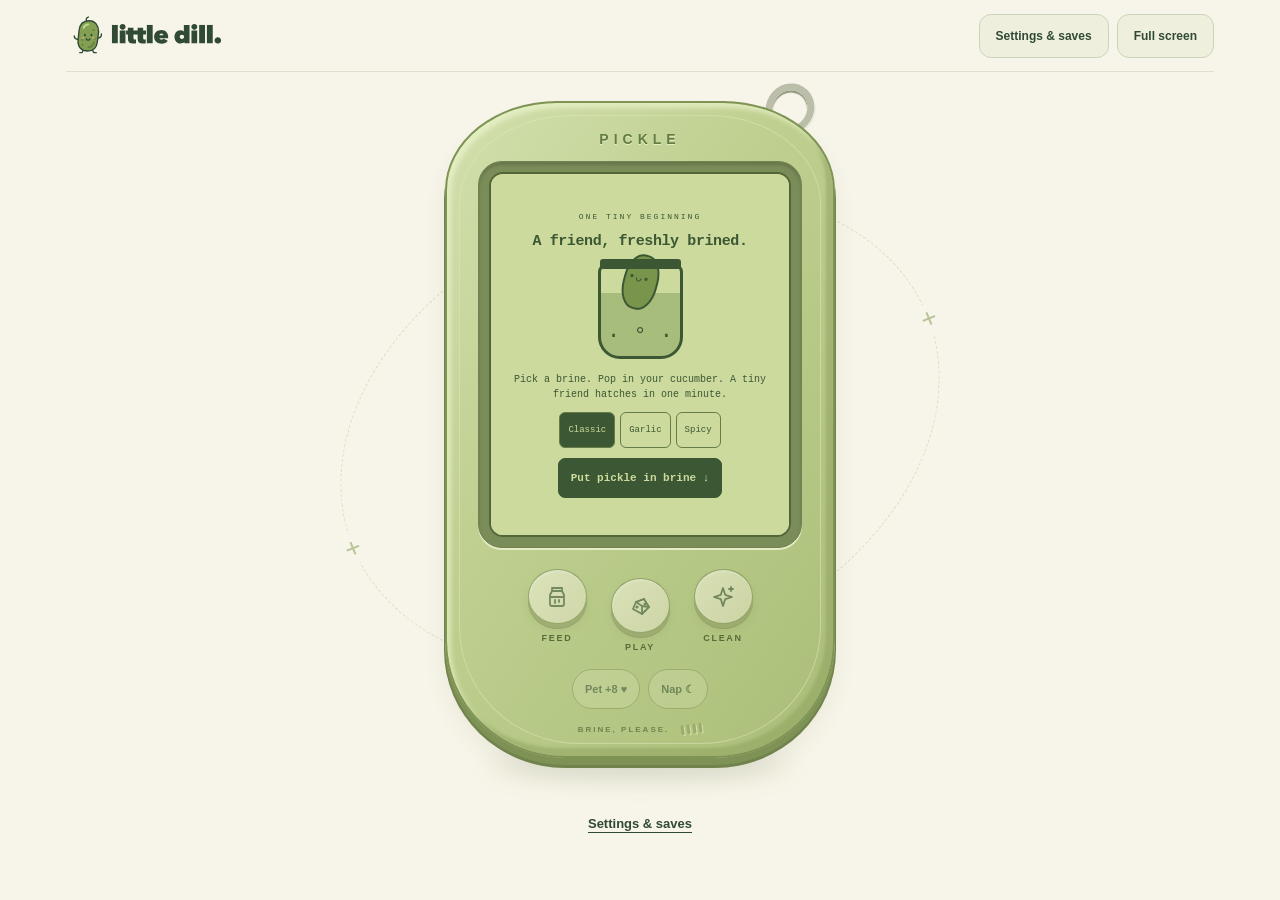
==== commit cc763000: "Remove glyphs that render as color emoji Drop the ✳ marks around the PICKLE header and swap the Wake" ====
--- a/index.html
+++ b/index.html
@@ -57,7 +57,6 @@
     .device { user-select: none; -webkit-user-select: none; -webkit-touch-callout: none; width: 390px; padding: 28px 31px 22px; border: 2px solid #7e9454; border-radius: 112px 112px 120px 120px / 89px 89px 117px 117px; background: linear-gradient(125deg, #d1dfac 3%, #becf8f 41%, #aabe78 100%); box-shadow: inset 4px 5px 5px #eff7d1a1, inset -7px -8px 3px #8b9f5b80, 0 7px 0 #7f9255, 0 9px 0 1px #71834c, 0 18px 24px #35492112; position: relative; }
     .device::before { content: ''; position: absolute; inset: 12px; border: 1px solid #dfe8b98c; border-radius: inherit; pointer-events: none; }
     .device-brand { display: flex; align-items: center; justify-content: center; gap: 15px; font-size: 14px; font-weight: 850; letter-spacing: 5px; margin: 0 0 14px; text-shadow: 0 1px #e8eec4; color: #627c42; }
-    .device-brand span { letter-spacing: 0; font-size: 12px; opacity: .55; }
     .bezel { padding: 10px; background: #7a8d59; border-radius: 24px; box-shadow: 0 2px 0 #e6ecc5, inset 0 3px 3px #52613977; border: 1px solid #728353; }
     .screen { height: 365px; overflow: hidden; position: relative; background: var(--lcd); color: var(--pixel); border: 2px solid #526639; border-radius: 14px; padding: 13px 13px 0; box-shadow: inset 3px 4px 9px #53673539; font-family: 'Courier New', monospace; }
     .screen::after { content: ''; position: absolute; inset: 0; background: repeating-linear-gradient(0deg, transparent 0 3px, #30401d06 3px 4px); pointer-events: none; z-index: 5; }
@@ -185,14 +184,9 @@
     .pet-actor.act-look { animation: lean 1.8s ease-in-out both; }
     .pet-actor.act-look .face { animation: look 1.8s ease-in-out both; }
     .pet-actor.act-turn { animation: turn 2.2s ease-in-out both; }
-    .pet-actor.act-munch { animation: munch .55s ease-in-out 5 both; }
-    .pet-actor.act-munch .mouth { animation: chomp .55s steps(2, jump-none) 5; }
+    .pet-actor.act-munch { animation: munch 1.1s ease-in-out both; }
+    .pet-actor.act-munch .mouth { animation: chomp .22s steps(2, jump-none) 5; }
     .pet-actor.act-munch .cheek { width: 9px; height: 5px; top: 8px; }
-    .feed-food { --food-tilt: 14deg; position: absolute; left: 18px; top: -18px; width: 76px; height: 64px; overflow: hidden; z-index: 3; pointer-events: none; transform-origin: 0 50%; }
-    .feed-food svg { display: block; width: 100%; height: 100%; }
-    .feed-food[data-food="carrot"] { --food-tilt: -14deg; }
-    .feed-food:not([hidden]) { animation: food-arrive .5s ease-out both; }
-    @keyframes food-arrive { from { transform: translate(65px, -40px) rotate(40deg); } to { transform: translate(0, 0) rotate(var(--food-tilt)); } }
     .room:has(.act-munch) .pet-body { animation: idle 2.6s ease-in-out infinite; }
     .room:has(.act-munch) .pet-shadow { animation: shadow-idle 2.6s ease-in-out infinite; }
     .pet-actor.act-shimmy { animation: shimmy .7s ease-in-out both; }
@@ -513,7 +507,7 @@
         <div class="orbit" aria-hidden="true"></div>
         <div class="device-wrap"><div class="keychain" aria-hidden="true"></div>
           <div class="device">
-            <div class="device-brand" aria-hidden="true"><span>✳</span> PICKLE <span>✳</span></div>
+            <div class="device-brand" aria-hidden="true">PICKLE</div>
             <div class="bezel"><div class="screen" id="screen">
               <section class="nursery" id="nursery" data-phase="new" aria-labelledby="nursery-title">
                 <p class="nursery-kicker">ONE TINY BEGINNING</p><h2 id="nursery-title">A friend, freshly brined.</h2>
@@ -533,7 +527,7 @@
               </div>
               <div class="room" id="room" data-stage="seed" data-mood="idle">
                 <span class="pet-caption" id="pet-caption"></span><span class="room-decoration spark-one" aria-hidden="true">+</span><span class="room-decoration spark-two" aria-hidden="true">✦</span><span class="room-decoration grass" aria-hidden="true">,,</span>
-                <button class="pet-button" id="pet" aria-label="Pet your pickle for happiness"><span class="pet-shadow" aria-hidden="true"></span><span class="pet-size" aria-hidden="true"><svg class="scene-art" id="scene-art" viewBox="-40 -40 150 160" hidden></svg><span class="pet-actor" id="actor"><span class="pet-body"><span class="pickle"><span class="face"><i class="eye left"></i><i class="eye right"></i><i class="cheek left"></i><i class="cheek right"></i><i class="mouth"></i><span class="feed-food" id="feed-food" aria-hidden="true" hidden><svg viewBox="0 -32 76 64"><g id="feed-morsel"></g></svg></span></span><i class="arm left"></i><i class="arm right"></i><i class="foot left"></i><i class="foot right"></i><i class="sweat"></i><svg class="elder-art" id="elder-art" viewBox="-40 -40 150 160" aria-hidden="true" hidden></svg></span><svg class="prop-art" id="prop-art" viewBox="-40 -40 150 160" aria-hidden="true" hidden></svg><span class="bath" aria-hidden="true"><svg viewBox="0 0 140 64" fill="none" stroke="var(--pixel)" stroke-width="3" stroke-linejoin="round"><path d="M27 51v8h9l4-8m60 0 4 8h9v-8" fill="#78954b"/><path d="M14 25h112l-8 20a14 14 0 0 1-13 9H35a14 14 0 0 1-13-9Z" fill="#dfe9b6"/><path d="M25 34h89" stroke="#a1b56b"/><g class="bath-suds" fill="#fffde9"><path d="M14 24a8 8 0 0 1 3-15 10 10 0 0 1 19-3 9 9 0 0 1 15 1 12 12 0 0 1 22-1 9 9 0 0 1 16 3 11 11 0 0 1 21 0 9 9 0 0 1 15 15Z"/><path d="M37 15h0m22 2h0m39-1h0" stroke="#a1b56b" stroke-width="4" stroke-linecap="round"/></g><rect x="9" y="23" width="122" height="7" rx="3.5" fill="#eaf0c9"/></svg><i class="bath-bubble"></i><i class="bath-bubble"></i><i class="bath-bubble"></i></span></span></span><span class="sleep-z z1" aria-hidden="true">z</span><span class="sleep-z z2" aria-hidden="true">Z</span><span class="sleep-z z3" aria-hidden="true">z</span></button>
+                <button class="pet-button" id="pet" aria-label="Pet your pickle for happiness"><span class="pet-shadow" aria-hidden="true"></span><span class="pet-size" aria-hidden="true"><svg class="scene-art" id="scene-art" viewBox="-40 -40 150 160" hidden></svg><span class="pet-actor" id="actor"><span class="pet-body"><span class="pickle"><span class="face"><i class="eye left"></i><i class="eye right"></i><i class="cheek left"></i><i class="cheek right"></i><i class="mouth"></i></span><i class="arm left"></i><i class="arm right"></i><i class="foot left"></i><i class="foot right"></i><i class="sweat"></i><svg class="elder-art" id="elder-art" viewBox="-40 -40 150 160" aria-hidden="true" hidden></svg></span><svg class="prop-art" id="prop-art" viewBox="-40 -40 150 160" aria-hidden="true" hidden></svg><span class="bath" aria-hidden="true"><svg viewBox="0 0 140 64" fill="none" stroke="var(--pixel)" stroke-width="3" stroke-linejoin="round"><path d="M27 51v8h9l4-8m60 0 4 8h9v-8" fill="#78954b"/><path d="M14 25h112l-8 20a14 14 0 0 1-13 9H35a14 14 0 0 1-13-9Z" fill="#dfe9b6"/><path d="M25 34h89" stroke="#a1b56b"/><g class="bath-suds" fill="#fffde9"><path d="M14 24a8 8 0 0 1 3-15 10 10 0 0 1 19-3 9 9 0 0 1 15 1 12 12 0 0 1 22-1 9 9 0 0 1 16 3 11 11 0 0 1 21 0 9 9 0 0 1 15 15Z"/><path d="M37 15h0m22 2h0m39-1h0" stroke="#a1b56b" stroke-width="4" stroke-linecap="round"/></g><rect x="9" y="23" width="122" height="7" rx="3.5" fill="#eaf0c9"/></svg><i class="bath-bubble"></i><i class="bath-bubble"></i><i class="bath-bubble"></i></span></span></span><span class="sleep-z z1" aria-hidden="true">z</span><span class="sleep-z z2" aria-hidden="true">Z</span><span class="sleep-z z3" aria-hidden="true">z</span></button>
                 <span class="poop" id="poop" role="img" aria-label="A mess. Time to clean!" hidden></span><span class="effect" id="effect" aria-hidden="true"></span>
                 <div class="tombstone" id="tombstone" role="img" aria-label="Your pickle has passed away" hidden>R.I.P.<br>little dill</div><span class="crumbs" aria-hidden="true"></span><button class="restart" id="restart" hidden>Plant a new pickle ↻</button>
               </div>
@@ -660,50 +654,11 @@
       let suppressPetClick = false;
       let typed = '';
       const BITE_LINES = ['CRONCH. ...ow.', 'half a dill. 100% betrayed.'];
-      const FOODS = [
-        { id: 'carrot', name: 'carrot', art: '<path d="M0 0Q27-11 58-11Q67 0 58 11Q27 11 0 0Z" fill="#ed9c53"/><path d="M23-5Q38-9 49-7" stroke="#ffd49a" stroke-width="2.5"/><path d="M58 0q12-21 19-14Q69-3 58 0Zm0 0q19-7 19 0Q72 6 58 0Zm0 0q13 20 19 14Q67 4 58 0Z" fill="#77a35b"/>' },
-        { id: 'strawberry', name: 'strawberry', art: '<path d="M0 0C12-17 38-27 48-19Q64 0 48 19C38 27 12 17 0 0Z" fill="#d95660"/><g fill="#ffe4a8" stroke="none"><ellipse cx="21" cy="-7" rx="2" ry="3"/><ellipse cx="21" cy="7" rx="2" ry="3"/><ellipse cx="35" cy="-12" rx="2" ry="3"/><ellipse cx="35" cy="12" rx="2" ry="3"/><ellipse cx="45" cy="0" rx="2" ry="3"/></g><path d="M48-8 59-16 56-4 68 0 56 4 59 16 48 8Z" fill="#76a353"/>' },
-        { id: 'broccoli', name: 'broccoli', art: '<rect x="0" y="-7" width="42" height="14" rx="6" fill="#a6be75"/><ellipse cx="43" cy="-7" rx="12" ry="15" fill="#6e9b51"/><ellipse cx="54" cy="-6" rx="12" ry="13" fill="#76a353"/><ellipse cx="50" cy="-17" rx="11" ry="12" fill="#86b460"/><ellipse cx="61" cy="-1" rx="8" ry="10" fill="#6e9b51"/><g fill="#a7cc76" stroke="none"><circle cx="44" cy="-18" r="2"/><circle cx="55" cy="-11" r="2"/><circle cx="60" cy="2" r="2"/></g>' },
-        { id: 'apple', name: 'apple slice', art: '<path d="M0 0Q19-19 55-19Q64-1 57 17Q26 14 0 0Z" fill="#ffe7b1"/><path d="M54-19Q66-1 57 17" fill="none" stroke="#d95555" stroke-width="6"/><ellipse cx="36" cy="-3" rx="3" ry="2" fill="#9f744c" stroke="none"/>' },
-        { id: 'cheese', name: 'cheese wedge', art: '<path d="M0 0 56-22 61 13 7 13Z" fill="#f2bd58"/><g fill="#d99339" stroke="none"><circle cx="30" cy="2" r="4"/><circle cx="47" cy="-9" r="3"/><circle cx="50" cy="7" r="2.5"/></g><path d="M0 0 56-22 61 13" fill="none" stroke="#ffe19a" stroke-width="2"/>' }
-      ];
-      const foodAt = count => FOODS[count % FOODS.length];
-      window.LittleDillFeedFood = { at: count => foodAt(count).id };
-      const foodTurnKey = 'little-dill.food-turn.v1';
-      let successfulFeeds = 0;
-      try { const saved = Number(localStorage.getItem(foodTurnKey)); if (Number.isSafeInteger(saved) && saved >= 0) successfulFeeds = saved % FOODS.length; } catch {}
-      function saveFoodTurn() { try { localStorage.setItem(foodTurnKey, String(successfulFeeds)); } catch {} }
-      let foodTimers = [];
-      function stopFeeding() {
-        foodTimers.forEach(clearTimeout); foodTimers = [];
-        $('feed-food').hidden = true;
-      }
-      function showFood() {
-        stopFeeding();
-        const food = foodAt(successfulFeeds);
-        successfulFeeds = (successfulFeeds + 1) % FOODS.length; saveFoodTurn();
-        const prop = $('feed-food'), morsel = $('feed-morsel');
-        prop.dataset.food = food.id;
-        morsel.innerHTML = '<g stroke="#263f29" stroke-width="2.5" stroke-linejoin="round">' + food.art + '</g>';
-        morsel.setAttribute('transform', 'translate(0 0)');
-        prop.hidden = false;
-        if (reduceMotion.matches) { foodTimers.push(setTimeout(stopFeeding, 600)); return food; }
-        for (let bite = 1; bite <= 4; bite++) {
-          foodTimers.push(setTimeout(() => morsel.setAttribute('transform', 'translate(' + (bite === 4 ? -80 : -15 * bite) + ' 0)'), 720 + (bite - 1) * 550));
-        }
-        foodTimers.push(setTimeout(stopFeeding, 2900));
-        return food;
-      }
       let records = {};
       try {
         const stored = JSON.parse(localStorage.getItem('little-dill.arcade.v1'));
         if (stored && typeof stored === 'object' && !Array.isArray(stored)) records = stored;
       } catch { /* Optional scores. */ }
-      let nativeProgress;
-      try {
-        const stored = JSON.parse(localStorage.getItem('little-dill.native-extras.v1'));
-        if (stored && typeof stored === 'object' && !Array.isArray(stored)) nativeProgress = stored;
-      } catch { /* Native progress travels with imported saves. */ }
       let game = null;
       const gameTimers = new Set();
       let effectTimer;
@@ -733,7 +688,6 @@
       function save() {
         try {
           if (autosaveBlocked) throw new Error('Preserve the unreadable local save.');
-          localStorage.setItem('little-dill.native-extras.v1', JSON.stringify(nativeProgress || null));
           localStorage.setItem(STORAGE_KEY, JSON.stringify(state)); saveAvailable = true;
         }
         catch { saveAvailable = false; }
@@ -755,7 +709,6 @@
         return false;
       }
       function replacePet(pet) {
-        stopFeeding(); successfulFeeds = 0; saveFoodTurn();
         cancelSnack(false); clearTimeout(holdTimer); suppressPetClick = false; typed = '';
         endGame(false); clearTimeout(effectTimer);
         $('effect').textContent = ''; $('effect').classList.remove('pop');
@@ -784,11 +737,7 @@
         $('download-save').disabled = true; $('download-save').textContent = 'Sealing your save…';
         try {
           syncTime();
-          const arcade = { ...nativeProgress?.arcade };
-          for (const id of Object.keys(GAME_NAMES)) {
-            if (Number.isSafeInteger(records[id]) && records[id] >= 0) arcade[id] = records[id];
-          }
-          const raw = await window.LittleDillSaves.encode({ ...state }, nativeProgress ? { ...nativeProgress, arcade } : undefined);
+          const raw = await window.LittleDillSaves.encode({ ...state });
           const url = URL.createObjectURL(new Blob([raw], { type: 'application/octet-stream' }));
           const link = document.createElement('a');
           link.href = url; link.download = 'little-dill-' + new Date().toISOString().replace(/[:.]/g, '-') + '.dill';
@@ -831,15 +780,7 @@
       }
       $('backup-restore').addEventListener('click', () => {
         if (!pendingRestore || backupBusy) return;
-        syncTime(); previousPet = { pet: { ...state }, native: nativeProgress, records: { ...records } };
-        if (pendingRestore.native) {
-          nativeProgress = pendingRestore.native;
-          for (const id of Object.keys(GAME_NAMES)) {
-            const score = nativeProgress.arcade?.[id];
-            if (Number.isSafeInteger(score) && score >= 0) records[id] = Math.max(Number(records[id]) || 0, score);
-          }
-          try { localStorage.setItem('little-dill.arcade.v1', JSON.stringify(records)); } catch { /* Scores stay in memory. */ }
-        }
+        syncTime(); previousPet = { ...state };
         replacePet(pendingRestore.pet);
         $('undo-import').hidden = false;
         backupNotice(saveAvailable ? 'Your pickle is restored and saved here. You can undo this import until you leave the page.' : 'Your pickle is restored for this visit, but browser storage is unavailable. Keep your backup file safe.');
@@ -847,9 +788,7 @@
       });
       $('undo-import').addEventListener('click', () => {
         if (!previousPet) return;
-        nativeProgress = previousPet.native; records = previousPet.records;
-        try { localStorage.setItem('little-dill.arcade.v1', JSON.stringify(records)); } catch { /* Scores stay in memory. */ }
-        replacePet(previousPet.pet); previousPet = null; $('undo-import').hidden = true;
+        replacePet(previousPet); previousPet = null; $('undo-import').hidden = true;
         backupNotice(saveAvailable ? 'Import undone. Your previous pickle is saved here again.' : 'Import undone for this visit. Download a backup before leaving.');
         $('import-save').focus();
       });
@@ -956,7 +895,6 @@
       }
       function render() {
         renderLife();
-        if (state.dead || state.phase !== 'living' || game) stopFeeding();
         for (const key of STATS) {
           const stat = document.querySelector('[data-stat="' + key + '"]');
           const value = Math.round(state[key]);
@@ -979,7 +917,7 @@
         $('screen').classList.toggle('asleep', state.sleeping);
         $('pet').hidden = state.dead || state.phase !== 'living';
         $('pet').setAttribute('aria-label', snack ? 'Spare your pickle' : state.sleeping ? 'Wake your pickle' : 'Pet your pickle for happiness');
-        $('sleep').textContent = state.sleeping ? 'Wake ☀' : 'Nap ☾';
+        $('sleep').textContent = state.sleeping ? 'Wake ☼' : 'Nap ☾';
         $('sleep').setAttribute('aria-pressed', String(state.sleeping));
         $('sleep').disabled = state.phase !== 'living' || state.dead || !!game || !!snack;
         $('take-photo').hidden = !photos || state.phase !== 'living' || state.dead;
@@ -1010,7 +948,6 @@
       }
       function say(text, duration = 3500) { feedback = { text, until: Date.now() + duration }; }
       function act(name, duration) {
-        if (name !== 'munch') stopFeeding();
         if (reduceMotion.matches && name !== 'bath') return;
         clearTimeout(actTimer);
         actor.className = 'pet-actor';
@@ -1129,9 +1066,8 @@
             const added = Math.min(40, 100 - state.fullness);
             state.fullness = clamp(state.fullness + 40);
             const happy = addHappy(3);
-            const food = showFood();
-            say(food.name + ' time! +' + Math.round(added) + ' food, +' + happy + ' happy.');
-            effect('+' + Math.round(added) + ' food'); act('munch', 2900); sfx('feed');
+            say('finest brine. +' + Math.round(added) + ' food, +' + happy + ' happy.');
+            effect('+' + Math.round(added) + ' food'); act('munch', 1100); sfx('feed');
           }
         } else if (action === 1) { openArcade(); return; }
         else if (state.hygiene >= 99) { say('already sparkling. how about a game?'); sfx('blocked'); }
@@ -1370,7 +1306,6 @@
       $('sleep').addEventListener('click', toggleSleep);
       $('restart').addEventListener('click', () => {
         if (!state.dead) return;
-        stopFeeding(); successfulFeeds = 0; saveFoodTurn();
         endGame(false); state = freshPet(); happyUntil = 0; lastAction = 0; lastPet = -Infinity;
         previousPet = null; $('undo-import').hidden = true;
         selectedBrine = 'classic'; $('pickle-name').value = ''; say('a fresh start. a brand-new little dill.', 5000); sfx('wake'); save(); render(); reminders?.sync(); $('brine-start').focus({ preventScroll: true });
